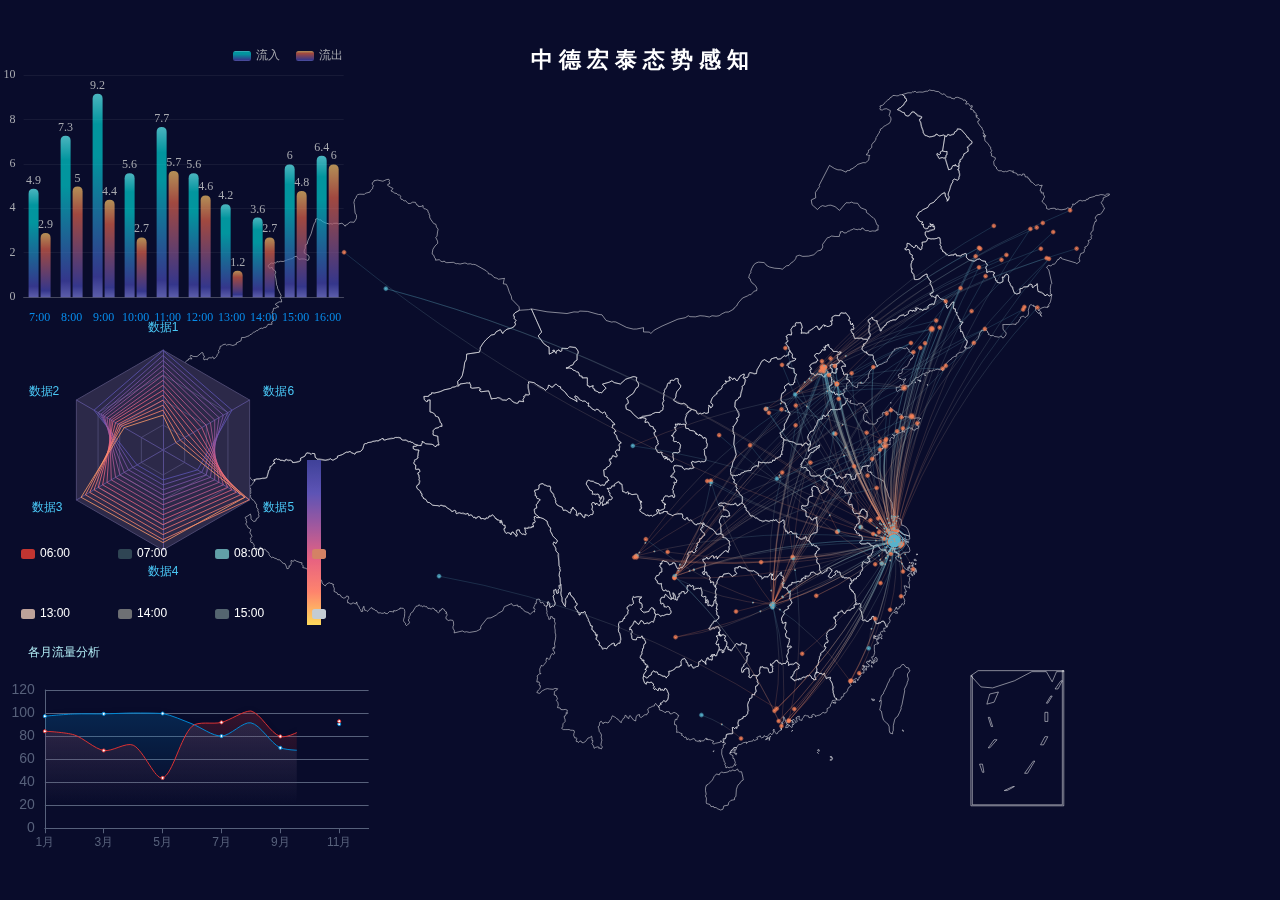
==== index3.html @ c69fb741 "态势感知测试dome" ====
<!doctype html>
<html lang="en" style="width: 100%; height: 100%;overflow: hidden;">
<head>
    <meta charset="UTF-8">
    <meta name="viewport"
          content="width=device-width, user-scalable=no, initial-scale=1.0, maximum-scale=1.0, minimum-scale=1.0">
    <meta http-equiv="X-UA-Compatible" content="ie=edge">
    <title>Document</title>
    <style>
        * {
            margin: 0;
            padding: 0;
        }
    </style>
</head>
<body style="width: 100%; height: 100%; background: #090c2b;">
    <!-- 地图构建 -->
    <div id="map" style="width: 100%; height: 100%;position: absolute;top:0;left:0;"></div>
    <!--左上流量上下行图表-->
    <div id="traffic" style="width: 28%; height: 33%;position: absolute;top:5%;left:0;"></div>
    <!--data3图表-->
    <div id="data3" style="width: 25.5%; height: 40%;position: absolute;top:30%;left:0;"></div>
    <!--data4图表-->
    <div id="data4" style="width: 30%; height: 25%;position: absolute;bottom:5%;left:0;"></div>
</body>

<script src="jquery.min.js"></script>
<script src="./css/echarts.min.js"></script>
<script src="./china.js"></script>
<script>
//    !$(function () {
        //  地图
        var map = echarts.init(document.getElementById('map'));
        var allData = {
            "citys": [{
                "name": "延寿",
                "value": [128.331644, 45.451897, 2],
                "symbolSize": 2,
                "itemStyle": {"normal": {"color": "#F58158"}}
            }, {
                "name": "临江",
                "value": [126.918087, 41.811979, 2],
                "symbolSize": 2,
                "itemStyle": {"normal": {"color": "#F58158"}}
            }, {
                "name": "嘉兴",
                "value": [120.755486, 30.746129, 4],
                "symbolSize": 2,
                "itemStyle": {"normal": {"color": "#F58158"}}
            }, {
                "name": "四平",
                "value": [124.350398, 43.16642, 1],
                "symbolSize": 2,
                "itemStyle": {"normal": {"color": "#F58158"}}
            }, {
                "name": "营口",
                "value": [122.235418, 40.667012, 1],
                "symbolSize": 2,
                "itemStyle": {"normal": {"color": "#F58158"}}
            }, {
                "name": "密云",
                "value": [116.801346, 40.35874, 1],
                "symbolSize": 2,
                "itemStyle": {"normal": {"color": "#F58158"}}
            }, {
                "name": "威海",
                "value": [122.12042, 37.513068, 32],
                "symbolSize": 3,
                "itemStyle": {"normal": {"color": "#F58158"}}
            }, {
                "name": "杭州",
                "value": [120.15507, 30.274085, 10],
                "symbolSize": 2,
                "itemStyle": {"normal": {"color": "#F58158"}}
            }, {
                "name": "集安",
                "value": [126.194031, 41.125307, 1],
                "symbolSize": 2,
                "itemStyle": {"normal": {"color": "#F58158"}}
            }, {
                "name": "贵阳",
                "value": [106.630154, 26.647661, 2],
                "symbolSize": 2,
                "itemStyle": {"normal": {"color": "#F58158"}}
            }, {
                "name": "抚顺",
                "value": [123.957208, 41.880872, 3],
                "symbolSize": 2,
                "itemStyle": {"normal": {"color": "#F58158"}}
            }, {
                "name": "海门",
                "value": [121.181615, 31.871173, 2],
                "symbolSize": 2,
                "itemStyle": {"normal": {"color": "#F58158"}}
            }, {
                "name": "珠海",
                "value": [113.576726, 22.270715, 9],
                "symbolSize": 2,
                "itemStyle": {"normal": {"color": "#F58158"}}
            }, {
                "name": "河北",
                "value": [114.475704, 38.584854, -19],
                "symbolSize": 2,
                "itemStyle": {"normal": {"color": "#58B3CC"}}
            }, {
                "name": "深圳",
                "value": [114.057868, 22.543099, 14],
                "symbolSize": 2,
                "itemStyle": {"normal": {"color": "#F58158"}}
            }, {
                "name": "黄浦",
                "value": [121.484443, 31.231763, 1],
                "symbolSize": 2,
                "itemStyle": {"normal": {"color": "#F58158"}}
            }, {
                "name": "蓬莱",
                "value": [120.758848, 37.810661, 1],
                "symbolSize": 2,
                "itemStyle": {"normal": {"color": "#F58158"}}
            }, {
                "name": "吉首",
                "value": [120.980737, 31.385598, -364],
                "symbolSize": 2,
                "itemStyle": {"normal": {"color": "#58B3CC"}}
            }, {
                "name": "甘肃",
                "value": [103.826308, 36.059421, -2],
                "symbolSize": 2,
                "itemStyle": {"normal": {"color": "#58B3CC"}}
            }, {
                "name": "龙井",
                "value": [129.427066, 42.766311, 1],
                "symbolSize": 2,
                "itemStyle": {"normal": {"color": "#F58158"}}
            }, {
                "name": "茂名",
                "value": [110.925456, 21.662999, 1],
                "symbolSize": 2,
                "itemStyle": {"normal": {"color": "#F58158"}}
            }, {
                "name": "丹东",
                "value": [124.354707, 40.0005, 2],
                "symbolSize": 2,
                "itemStyle": {"normal": {"color": "#F58158"}}
            }, {
                "name": "晋中",
                "value": [112.752695, 37.687024, 1],
                "symbolSize": 2,
                "itemStyle": {"normal": {"color": "#F58158"}}
            }, {
                "name": "浙江",
                "value": [120.152792, 30.267447, -2],
                "symbolSize": 2,
                "itemStyle": {"normal": {"color": "#58B3CC"}}
            }, {
                "name": "海城",
                "value": [122.685217, 40.882377, 2],
                "symbolSize": 2,
                "itemStyle": {"normal": {"color": "#F58158"}}
            }, {
                "name": "溆浦",
                "value": [110.594921, 27.908281, 1],
                "symbolSize": 2,
                "itemStyle": {"normal": {"color": "#F58158"}}
            }, {
                "name": "北京",
                "value": [116.407526, 39.90403, -14],
                "symbolSize": 2,
                "itemStyle": {"normal": {"color": "#58B3CC"}}
            }, {
                "name": "铁岭",
                "value": [123.726166, 42.223769, 2],
                "symbolSize": 2,
                "itemStyle": {"normal": {"color": "#F58158"}}
            }, {
                "name": "大同",
                "value": [113.61244, 40.040295, 1],
                "symbolSize": 2,
                "itemStyle": {"normal": {"color": "#F58158"}}
            }, {
                "name": "金坛",
                "value": [119.597897, 31.723247, 1],
                "symbolSize": 2,
                "itemStyle": {"normal": {"color": "#F58158"}}
            }, {
                "name": "齐齐哈尔",
                "value": [120.980737, 31.385598, 1],
                "symbolSize": 2,
                "itemStyle": {"normal": {"color": "#F58158"}}
            }, {
                "name": "咸阳",
                "value": [108.708991, 34.329605, 1],
                "symbolSize": 2,
                "itemStyle": {"normal": {"color": "#F58158"}}
            }, {
                "name": "四川",
                "value": [104.075931, 30.651652, -5],
                "symbolSize": 2,
                "itemStyle": {"normal": {"color": "#58B3CC"}}
            }, {
                "name": "福田",
                "value": [114.055036, 22.52153, 2],
                "symbolSize": 2,
                "itemStyle": {"normal": {"color": "#F58158"}}
            }, {
                "name": "盘锦",
                "value": [122.070714, 41.119997, 3],
                "symbolSize": 2,
                "itemStyle": {"normal": {"color": "#F58158"}}
            }, {
                "name": "中山",
                "value": [113.392782, 22.517646, 4],
                "symbolSize": 2,
                "itemStyle": {"normal": {"color": "#F58158"}}
            }, {
                "name": "福建",
                "value": [119.295144, 26.10078, -1],
                "symbolSize": 2,
                "itemStyle": {"normal": {"color": "#58B3CC"}}
            }, {
                "name": "泰顺",
                "value": [119.717649, 27.556884, 1],
                "symbolSize": 2,
                "itemStyle": {"normal": {"color": "#F58158"}}
            }, {
                "name": "宝山",
                "value": [131.401589, 46.577167, 1],
                "symbolSize": 2,
                "itemStyle": {"normal": {"color": "#F58158"}}
            }, {
                "name": "庆安",
                "value": [127.507825, 46.880102, 1],
                "symbolSize": 2,
                "itemStyle": {"normal": {"color": "#F58158"}}
            }, {
                "name": "海淀",
                "value": [116.298056, 39.959912, 32],
                "symbolSize": 3,
                "itemStyle": {"normal": {"color": "#F58158"}}
            }, {
                "name": "大兴",
                "value": [116.341395, 39.726929, 3],
                "symbolSize": 2,
                "itemStyle": {"normal": {"color": "#F58158"}}
            }, {
                "name": "桦川",
                "value": [130.719081, 47.023001, 1],
                "symbolSize": 2,
                "itemStyle": {"normal": {"color": "#F58158"}}
            }, {
                "name": "惠州",
                "value": [114.416196, 23.111847, 1],
                "symbolSize": 2,
                "itemStyle": {"normal": {"color": "#F58158"}}
            }, {
                "name": "青岛",
                "value": [120.38264, 36.067082, 52],
                "symbolSize": 3,
                "itemStyle": {"normal": {"color": "#F58158"}}
            }, {
                "name": "朝阳",
                "value": [116.443108, 39.92147, 17],
                "symbolSize": 2,
                "itemStyle": {"normal": {"color": "#F58158"}}
            }, {
                "name": "沈阳",
                "value": [123.431475, 41.805698, 41],
                "symbolSize": 3,
                "itemStyle": {"normal": {"color": "#F58158"}}
            }, {
                "name": "菏泽",
                "value": [115.480656, 35.23375, 1],
                "symbolSize": 2,
                "itemStyle": {"normal": {"color": "#F58158"}}
            }, {
                "name": "南通",
                "value": [120.894291, 31.980172, 1],
                "symbolSize": 2,
                "itemStyle": {"normal": {"color": "#F58158"}}
            }, {
                "name": "南充",
                "value": [106.110698, 30.837793, 1],
                "symbolSize": 2,
                "itemStyle": {"normal": {"color": "#F58158"}}
            }, {
                "name": "双城",
                "value": [126.312745, 45.383263, 1],
                "symbolSize": 2,
                "itemStyle": {"normal": {"color": "#F58158"}}
            }, {
                "name": "南京",
                "value": [118.796877, 32.060255, 17],
                "symbolSize": 2,
                "itemStyle": {"normal": {"color": "#F58158"}}
            }, {
                "name": "新疆",
                "value": [87.627704, 43.793026, -2],
                "symbolSize": 2,
                "itemStyle": {"normal": {"color": "#58B3CC"}}
            }, {
                "name": "成都",
                "value": [104.066541, 30.572269, 1],
                "symbolSize": 2,
                "itemStyle": {"normal": {"color": "#F58158"}}
            }, {
                "name": "陕西",
                "value": [108.954239, 34.265472, -2],
                "symbolSize": 2,
                "itemStyle": {"normal": {"color": "#58B3CC"}}
            }, {
                "name": "黄岛",
                "value": [120.04619, 35.872664, 2],
                "symbolSize": 2,
                "itemStyle": {"normal": {"color": "#F58158"}}
            }, {
                "name": "温州",
                "value": [120.699367, 27.994267, 1],
                "symbolSize": 2,
                "itemStyle": {"normal": {"color": "#F58158"}}
            }, {
                "name": "石家庄",
                "value": [114.51486, 38.042307, 4],
                "symbolSize": 2,
                "itemStyle": {"normal": {"color": "#F58158"}}
            }, {
                "name": "邢台",
                "value": [114.504844, 37.070589, 1],
                "symbolSize": 2,
                "itemStyle": {"normal": {"color": "#F58158"}}
            }, {
                "name": "赣州",
                "value": [114.93503, 25.831829, 1],
                "symbolSize": 2,
                "itemStyle": {"normal": {"color": "#F58158"}}
            }, {
                "name": "义乌",
                "value": [120.075058, 29.306841, 3],
                "symbolSize": 2,
                "itemStyle": {"normal": {"color": "#F58158"}}
            }, {
                "name": "南昌",
                "value": [115.858198, 28.682892, 2],
                "symbolSize": 2,
                "itemStyle": {"normal": {"color": "#F58158"}}
            }, {
                "name": "闵行",
                "value": [121.381709, 31.112813, 18],
                "symbolSize": 2,
                "itemStyle": {"normal": {"color": "#F58158"}}
            }, {
                "name": "长宁",
                "value": [121.424624, 31.220367, 7],
                "symbolSize": 2,
                "itemStyle": {"normal": {"color": "#F58158"}}
            }, {
                "name": "道里",
                "value": [126.616957, 45.755777, 1],
                "symbolSize": 2,
                "itemStyle": {"normal": {"color": "#F58158"}}
            }, {
                "name": "乳山",
                "value": [121.539765, 36.919816, 1],
                "symbolSize": 2,
                "itemStyle": {"normal": {"color": "#F58158"}}
            }, {
                "name": "双流",
                "value": [103.923648, 30.574473, 1],
                "symbolSize": 2,
                "itemStyle": {"normal": {"color": "#F58158"}}
            }, {
                "name": "广州",
                "value": [113.264435, 23.129163, 13],
                "symbolSize": 2,
                "itemStyle": {"normal": {"color": "#F58158"}}
            }, {
                "name": "西城",
                "value": [116.365868, 39.912289, 4],
                "symbolSize": 2,
                "itemStyle": {"normal": {"color": "#F58158"}}
            }, {
                "name": "佳木斯",
                "value": [130.318917, 46.799923, 2],
                "symbolSize": 2,
                "itemStyle": {"normal": {"color": "#F58158"}}
            }, {
                "name": "皇姑",
                "value": [123.44197, 41.824796, 1],
                "symbolSize": 2,
                "itemStyle": {"normal": {"color": "#F58158"}}
            }, {
                "name": "榆树",
                "value": [126.533146, 44.840288, 1],
                "symbolSize": 2,
                "itemStyle": {"normal": {"color": "#F58158"}}
            }, {
                "name": "临汾",
                "value": [111.518976, 36.088005, 1],
                "symbolSize": 2,
                "itemStyle": {"normal": {"color": "#F58158"}}
            }, {
                "name": "上海",
                "value": [121.473701, 31.230416, 44],
                "symbolSize": 3,
                "itemStyle": {"normal": {"color": "#F58158"}}
            }, {
                "name": "重庆",
                "value": [106.568088, 29.643221, -23],
                "symbolSize": 2,
                "itemStyle": {"normal": {"color": "#58B3CC"}}
            }, {
                "name": "尚志",
                "value": [128.009895, 45.209586, 1],
                "symbolSize": 2,
                "itemStyle": {"normal": {"color": "#F58158"}}
            }, {
                "name": "湖里",
                "value": [118.146769, 24.512905, 1],
                "symbolSize": 2,
                "itemStyle": {"normal": {"color": "#F58158"}}
            }, {
                "name": "台州",
                "value": [121.420757, 28.656386, 1],
                "symbolSize": 2,
                "itemStyle": {"normal": {"color": "#F58158"}}
            }, {
                "name": "潍坊",
                "value": [119.161756, 36.706774, 1],
                "symbolSize": 2,
                "itemStyle": {"normal": {"color": "#F58158"}}
            }, {
                "name": "苏州",
                "value": [120.585316, 31.298886, 14],
                "symbolSize": 2,
                "itemStyle": {"normal": {"color": "#F58158"}}
            }, {
                "name": "房山",
                "value": [116.143267, 39.749144, 1],
                "symbolSize": 2,
                "itemStyle": {"normal": {"color": "#F58158"}}
            }, {
                "name": "即墨",
                "value": [120.447128, 36.389639, 15],
                "symbolSize": 2,
                "itemStyle": {"normal": {"color": "#F58158"}}
            }, {
                "name": "舒兰",
                "value": [126.965607, 44.406106, 1],
                "symbolSize": 2,
                "itemStyle": {"normal": {"color": "#F58158"}}
            }, {
                "name": "延吉",
                "value": [129.508946, 42.891255, 3],
                "symbolSize": 2,
                "itemStyle": {"normal": {"color": "#F58158"}}
            }, {
                "name": "三河",
                "value": [117.078295, 39.982718, 4],
                "symbolSize": 2,
                "itemStyle": {"normal": {"color": "#F58158"}}
            }, {
                "name": "大连",
                "value": [121.614682, 38.914003, 40],
                "symbolSize": 3,
                "itemStyle": {"normal": {"color": "#F58158"}}
            }, {
                "name": "辉南",
                "value": [126.046912, 42.684993, 1],
                "symbolSize": 2,
                "itemStyle": {"normal": {"color": "#F58158"}}
            }, {
                "name": "无锡",
                "value": [120.31191, 31.49117, 14],
                "symbolSize": 2,
                "itemStyle": {"normal": {"color": "#F58158"}}
            }, {
                "name": "常州",
                "value": [119.973987, 31.810689, 4],
                "symbolSize": 2,
                "itemStyle": {"normal": {"color": "#F58158"}}
            }, {
                "name": "广西",
                "value": [108.327546, 22.815478, -1],
                "symbolSize": 2,
                "itemStyle": {"normal": {"color": "#58B3CC"}}
            }, {
                "name": "泉州",
                "value": [118.675676, 24.874132, 1],
                "symbolSize": 2,
                "itemStyle": {"normal": {"color": "#F58158"}}
            }, {
                "name": "昌平",
                "value": [116.231204, 40.22066, 4],
                "symbolSize": 2,
                "itemStyle": {"normal": {"color": "#F58158"}}
            }, {
                "name": "海阳",
                "value": [121.158434, 36.776378, 1],
                "symbolSize": 2,
                "itemStyle": {"normal": {"color": "#F58158"}}
            }, {
                "name": "郑州",
                "value": [113.625368, 34.7466, 1],
                "symbolSize": 2,
                "itemStyle": {"normal": {"color": "#F58158"}}
            }, {
                "name": "东城",
                "value": [116.416357, 39.928353, 10],
                "symbolSize": 2,
                "itemStyle": {"normal": {"color": "#F58158"}}
            }, {
                "name": "黄骅",
                "value": [117.330048, 38.371383, 1],
                "symbolSize": 2,
                "itemStyle": {"normal": {"color": "#F58158"}}
            }, {
                "name": "武侯",
                "value": [104.04339, 30.641982, 1],
                "symbolSize": 2,
                "itemStyle": {"normal": {"color": "#F58158"}}
            }, {
                "name": "鸡东",
                "value": [131.12408, 45.260412, 2],
                "symbolSize": 2,
                "itemStyle": {"normal": {"color": "#F58158"}}
            }, {
                "name": "龙口",
                "value": [120.477813, 37.646108, 1],
                "symbolSize": 2,
                "itemStyle": {"normal": {"color": "#F58158"}}
            }, {
                "name": "汤原",
                "value": [129.905072, 46.730706, 1],
                "symbolSize": 2,
                "itemStyle": {"normal": {"color": "#F58158"}}
            }, {
                "name": "湖北",
                "value": [114.341862, 30.546498, -4],
                "symbolSize": 2,
                "itemStyle": {"normal": {"color": "#58B3CC"}}
            }, {
                "name": "克拉玛依",
                "value": [84.889207, 45.579889, 1],
                "symbolSize": 2,
                "itemStyle": {"normal": {"color": "#F58158"}}
            }, {
                "name": "厦门",
                "value": [118.089425, 24.479834, 3],
                "symbolSize": 2,
                "itemStyle": {"normal": {"color": "#F58158"}}
            }, {
                "name": "哈尔滨",
                "value": [126.534967, 45.803775, 8],
                "symbolSize": 2,
                "itemStyle": {"normal": {"color": "#F58158"}}
            }, {
                "name": "秦皇岛",
                "value": [119.600493, 39.935385, 7],
                "symbolSize": 2,
                "itemStyle": {"normal": {"color": "#F58158"}}
            }, {
                "name": "江苏",
                "value": [118.763232, 32.061707, -1],
                "symbolSize": 2,
                "itemStyle": {"normal": {"color": "#58B3CC"}}
            }, {
                "name": "常熟",
                "value": [120.752481, 31.654376, 4],
                "symbolSize": 2,
                "itemStyle": {"normal": {"color": "#F58158"}}
            }, {
                "name": "烟台",
                "value": [121.447935, 37.463822, 24],
                "symbolSize": 2,
                "itemStyle": {"normal": {"color": "#F58158"}}
            }, {
                "name": "和平",
                "value": [117.21451, 39.116949, 4],
                "symbolSize": 2,
                "itemStyle": {"normal": {"color": "#F58158"}}
            }, {
                "name": "环翠",
                "value": [122.123444, 37.501991, 1],
                "symbolSize": 2,
                "itemStyle": {"normal": {"color": "#F58158"}}
            }, {
                "name": "宣武门外东大街",
                "value": [116.378888, 39.899332, 3],
                "symbolSize": 2,
                "itemStyle": {"normal": {"color": "#F58158"}}
            }, {
                "name": "张家港",
                "value": [120.553284, 31.870367, 4],
                "symbolSize": 2,
                "itemStyle": {"normal": {"color": "#F58158"}}
            }, {
                "name": "临安",
                "value": [119.724733, 30.233873, 1],
                "symbolSize": 2,
                "itemStyle": {"normal": {"color": "#F58158"}}
            }, {
                "name": "延安",
                "value": [109.489727, 36.585455, 1],
                "symbolSize": 2,
                "itemStyle": {"normal": {"color": "#F58158"}}
            }, {
                "name": "天津",
                "value": [117.200983, 39.084158, 28],
                "symbolSize": 2,
                "itemStyle": {"normal": {"color": "#F58158"}}
            }, {
                "name": "城阳",
                "value": [120.39631, 36.307064, 15],
                "symbolSize": 2,
                "itemStyle": {"normal": {"color": "#F58158"}}
            }, {
                "name": "石景山",
                "value": [116.222982, 39.906611, 3],
                "symbolSize": 2,
                "itemStyle": {"normal": {"color": "#F58158"}}
            }, {
                "name": "长沙",
                "value": [112.938814, 28.228209, 5],
                "symbolSize": 2,
                "itemStyle": {"normal": {"color": "#F58158"}}
            }, {
                "name": "安徽",
                "value": [117.284923, 31.861184, -1],
                "symbolSize": 2,
                "itemStyle": {"normal": {"color": "#58B3CC"}}
            }, {
                "name": "昆山",
                "value": [120.980737, 31.385598, 4],
                "symbolSize": 13,
                "itemStyle": {"normal": {"color": "#58B3CC"}}
            }, {
                "name": "徐汇",
                "value": [121.436525, 31.188523, 2],
                "symbolSize": 2,
                "itemStyle": {"normal": {"color": "#F58158"}}
            }, {
                "name": "东港",
                "value": [124.152705, 39.863008, 1],
                "symbolSize": 2,
                "itemStyle": {"normal": {"color": "#F58158"}}
            }, {
                "name": "廊坊",
                "value": [116.683752, 39.538047, 4],
                "symbolSize": 2,
                "itemStyle": {"normal": {"color": "#F58158"}}
            }, {
                "name": "鞍山",
                "value": [122.994329, 41.108647, 1],
                "symbolSize": 2,
                "itemStyle": {"normal": {"color": "#F58158"}}
            }, {
                "name": "海陵",
                "value": [119.919425, 32.491016, 1],
                "symbolSize": 2,
                "itemStyle": {"normal": {"color": "#F58158"}}
            }, {
                "name": "吉首",
                "value": [120.980737, 31.385598, -198],
                "symbolSize": 2,
                "itemStyle": {"normal": {"color": "#58B3CC"}}
            }, {
                "name": "西藏",
                "value": [91.117212, 29.646923, -1],
                "symbolSize": 2,
                "itemStyle": {"normal": {"color": "#58B3CC"}}
            }, {
                "name": "河南",
                "value": [113.274379, 34.445122, 0],
                "symbolSize": 2,
                "itemStyle": {"normal": {"color": "#58B3CC"}}
            }, {
                "name": "湖南",
                "value": [112.98381, 28.112444, -1],
                "symbolSize": 2,
                "itemStyle": {"normal": {"color": "#58B3CC"}}
            }, {
                "name": "佛山",
                "value": [113.121416, 23.021548, 2],
                "symbolSize": 2,
                "itemStyle": {"normal": {"color": "#F58158"}}
            }, {
                "name": "珲春",
                "value": [130.366036, 42.862821, 1],
                "symbolSize": 2,
                "itemStyle": {"normal": {"color": "#F58158"}}
            }, {
                "name": "扬州",
                "value": [119.412966, 32.39421, 5],
                "symbolSize": 2,
                "itemStyle": {"normal": {"color": "#F58158"}}
            }, {
                "name": "日照",
                "value": [119.526888, 35.416377, 2],
                "symbolSize": 2,
                "itemStyle": {"normal": {"color": "#F58158"}}
            }, {
                "name": "唐山",
                "value": [118.180194, 39.630867, 1],
                "symbolSize": 2,
                "itemStyle": {"normal": {"color": "#F58158"}}
            }, {
                "name": "同江",
                "value": [132.510919, 47.642707, 1],
                "symbolSize": 2,
                "itemStyle": {"normal": {"color": "#F58158"}}
            }, {
                "name": "荣成",
                "value": [122.486658, 37.16516, 4],
                "symbolSize": 2,
                "itemStyle": {"normal": {"color": "#F58158"}}
            }, {
                "name": "虎林",
                "value": [132.93721, 45.762686, 1],
                "symbolSize": 2,
                "itemStyle": {"normal": {"color": "#F58158"}}
            }, {
                "name": "武汉",
                "value": [114.305393, 30.593099, 2],
                "symbolSize": 2,
                "itemStyle": {"normal": {"color": "#F58158"}}
            }, {
                "name": "合肥",
                "value": [117.227239, 31.820587, 1],
                "symbolSize": 2,
                "itemStyle": {"normal": {"color": "#F58158"}}
            }, {
                "name": "荆州",
                "value": [112.239741, 30.335165, 1],
                "symbolSize": 2,
                "itemStyle": {"normal": {"color": "#F58158"}}
            }, {
                "name": "丰台",
                "value": [116.287149, 39.858427, 3],
                "symbolSize": 2,
                "itemStyle": {"normal": {"color": "#F58158"}}
            }, {
                "name": "山东",
                "value": [117.020359, 36.66853, -6],
                "symbolSize": 2,
                "itemStyle": {"normal": {"color": "#58B3CC"}}
            }, {
                "name": "舟山",
                "value": [122.207216, 29.985295, 1],
                "symbolSize": 2,
                "itemStyle": {"normal": {"color": "#F58158"}}
            }, {
                "name": "连云港",
                "value": [119.221611, 34.596653, 1],
                "symbolSize": 2,
                "itemStyle": {"normal": {"color": "#F58158"}}
            }, {
                "name": "西安",
                "value": [108.940175, 34.341568, 3],
                "symbolSize": 2,
                "itemStyle": {"normal": {"color": "#F58158"}}
            }, {
                "name": "济南",
                "value": [117.12, 36.651216, 4],
                "symbolSize": 2,
                "itemStyle": {"normal": {"color": "#F58158"}}
            }, {
                "name": "绵阳",
                "value": [104.679114, 31.46745, 1],
                "symbolSize": 2,
                "itemStyle": {"normal": {"color": "#F58158"}}
            }, {
                "name": "长沙",
                "value": [113.000194, 28.242883, -58],
                "symbolSize": 3,
                "itemStyle": {"normal": {"color": "#58B3CC"}}
            }, {
                "name": "山西",
                "value": [112.562398, 37.873532, -3],
                "symbolSize": 2,
                "itemStyle": {"normal": {"color": "#58B3CC"}}
            }, {
                "name": "呼和浩特",
                "value": [106.562914, 29.569238, 2],
                "symbolSize": 2,
                "itemStyle": {"normal": {"color": "#F58158"}}
            }, {
                "name": "河西",
                "value": [117.223372, 39.109563, 1],
                "symbolSize": 2,
                "itemStyle": {"normal": {"color": "#F58158"}}
            }, {
                "name": "兴和",
                "value": [113.834173, 40.872301, 1],
                "symbolSize": 2,
                "itemStyle": {"normal": {"color": "#F58158"}}
            }, {
                "name": "重庆",
                "value": [106.551557, 29.56301, 2],
                "symbolSize": 2,
                "itemStyle": {"normal": {"color": "#F58158"}}
            }, {
                "name": "胶州",
                "value": [120.033382, 36.26468, 5],
                "symbolSize": 2,
                "itemStyle": {"normal": {"color": "#F58158"}}
            }, {
                "name": "宁波",
                "value": [121.550357, 29.874557, 10],
                "symbolSize": 2,
                "itemStyle": {"normal": {"color": "#F58158"}}
            }, {
                "name": "滨海",
                "value": [119.820831, 33.990334, 1],
                "symbolSize": 2,
                "itemStyle": {"normal": {"color": "#F58158"}}
            }, {
                "name": "太原",
                "value": [112.548879, 37.87059, 2],
                "symbolSize": 2,
                "itemStyle": {"normal": {"color": "#F58158"}}
            }, {
                "name": "鸡西",
                "value": [130.969333, 45.295075, 1],
                "symbolSize": 2,
                "itemStyle": {"normal": {"color": "#F58158"}}
            }, {
                "name": "兰山",
                "value": [118.347707, 35.051729, 1],
                "symbolSize": 2,
                "itemStyle": {"normal": {"color": "#F58158"}}
            }, {
                "name": "阳泉",
                "value": [113.580519, 37.856972, 1],
                "symbolSize": 2,
                "itemStyle": {"normal": {"color": "#F58158"}}
            }, {
                "name": "勃利",
                "value": [130.592171, 45.755063, 1],
                "symbolSize": 2,
                "itemStyle": {"normal": {"color": "#F58158"}}
            }, {
                "name": "长春",
                "value": [125.323544, 43.817072, 8],
                "symbolSize": 2,
                "itemStyle": {"normal": {"color": "#F58158"}}
            }],
            "moveLines": [{
                "fromName": "昆山",
                "toName": "珠海",
                "coords": [[120.980737, 31.385598], [113.576726, 22.270715]]
            }, {
                "fromName": "昆山",
                "toName": "舒兰",
                "coords": [[120.980737, 31.385598], [126.965607, 44.406106]]
            }, {
                "fromName": "昆山",
                "toName": "大连",
                "coords": [[120.980737, 31.385598], [121.614682, 38.914003]]
            }, {
                "fromName": "长沙",
                "toName": "集安",
                "coords": [[113.000194, 28.242883], [126.194031, 41.125307]]
            }, {
                "fromName": "昆山",
                "toName": "抚顺",
                "coords": [[120.980737, 31.385598], [123.957208, 41.880872]]
            }, {
                "fromName": "山东",
                "toName": "南京",
                "coords": [[117.020359, 36.66853], [118.796877, 32.060255]]
            }, {
                "fromName": "北京",
                "toName": "沈阳",
                "coords": [[116.407526, 39.90403], [123.431475, 41.805698]]
            }, {
                "fromName": "昆山",
                "toName": "环翠",
                "coords": [[120.980737, 31.385598], [122.123444, 37.501991]]
            }, {
                "fromName": "天津",
                "toName": "大连",
                "coords": [[117.200983, 39.084158], [121.614682, 38.914003]]
            }, {
                "fromName": "昆山",
                "toName": "兴和",
                "coords": [[120.980737, 31.385598], [113.834173, 40.872301]]
            }, {
                "fromName": "河北",
                "toName": "勃利",
                "coords": [[114.475704, 38.584854], [130.592171, 45.755063]]
            }, {
                "fromName": "昆山",
                "toName": "大连",
                "coords": [[120.980737, 31.385598], [121.614682, 38.914003]]
            }, {
                "fromName": "昆山",
                "toName": "沈阳",
                "coords": [[120.980737, 31.385598], [123.431475, 41.805698]]
            }, {
                "fromName": "昆山",
                "toName": "闵行",
                "coords": [[120.980737, 31.385598], [121.381709, 31.112813]]
            }, {
                "fromName": "天津",
                "toName": "朝阳",
                "coords": [[117.200983, 39.084158], [116.443108, 39.92147]]
            }, {
                "fromName": "昆山",
                "toName": "黄岛",
                "coords": [[120.980737, 31.385598], [120.04619, 35.872664]]
            }, {
                "fromName": "内蒙古",
                "toName": "上海",
                "coords": [[106.568088, 29.643221], [121.473701, 31.230416]]
            }, {
                "fromName": "内蒙古",
                "toName": "南京",
                "coords": [[106.568088, 29.643221], [120.980737, 31.385598]]
            }, {
                "fromName": "长沙",
                "toName": "杭州",
                "coords": [[113.000194, 28.242883], [120.980737, 31.385598]]
            }, {
                "fromName": "昆山",
                "toName": "海城",
                "coords": [[120.980737, 31.385598], [122.685217, 40.882377]]
            }, {
                "fromName": "昆山",
                "toName": "西城",
                "coords": [[120.980737, 31.385598], [120.980737, 31.385598]]
            }, {
                "fromName": "四川",
                "toName": "上海",
                "coords": [[104.075931, 30.651652], [120.980737, 31.385598]]
            }, {
                "fromName": "昆山",
                "toName": "西城",
                "coords": [[120.980737, 31.385598], [116.365868, 39.912289]]
            }, {
                "fromName": "昆山",
                "toName": "丹东",
                "coords": [[120.980737, 31.385598], [124.354707, 40.0005]]
            }, {
                "fromName": "昆山",
                "toName": "宁波",
                "coords": [[120.980737, 31.385598], [121.550357, 29.874557]]
            }, {
                "fromName": "长沙",
                "toName": "海淀",
                "coords": [[113.000194, 28.242883], [120.980737, 31.385598]]
            }, {
                "fromName": "长沙",
                "toName": "青岛",
                "coords": [[113.000194, 28.242883], [120.980737, 31.385598]]
            }, {
                "fromName": "昆山",
                "toName": "苏州",
                "coords": [[120.980737, 31.385598], [120.585316, 31.298886]]
            }, {
                "fromName": "昆山",
                "toName": "抚顺",
                "coords": [[120.980737, 31.385598], [123.957208, 41.880872]]
            }, {
                "fromName": "昆山",
                "toName": "临安",
                "coords": [[120.980737, 31.385598], [119.724733, 30.233873]]
            }, {
                "fromName": "长沙",
                "toName": "烟台",
                "coords": [[113.000194, 28.242883], [120.980737, 31.385598]]
            }, {
                "fromName": "昆山",
                "toName": "海淀",
                "coords": [[120.980737, 31.385598], [116.298056, 39.959912]]
            }, {
                "fromName": "昆山",
                "toName": "南昌",
                "coords": [[120.980737, 31.385598], [115.858198, 28.682892]]
            }, {
                "fromName": "内蒙古",
                "toName": "沈阳",
                "coords": [[106.568088, 29.643221], [120.980737, 31.385598]]
            }, {
                "fromName": "山西",
                "toName": "城阳",
                "coords": [[112.562398, 37.873532], [120.39631, 36.307064]]
            }, {
                "fromName": "昆山",
                "toName": "广州",
                "coords": [[120.980737, 31.385598], [113.264435, 23.129163]]
            }, {
                "fromName": "上海",
                "toName": "沈阳",
                "coords": [[121.473701, 31.230416], [120.980737, 31.385598]]
            }, {
                "fromName": "四川",
                "toName": "阳泉",
                "coords": [[104.075931, 30.651652], [113.580519, 37.856972]]
            }, {
                "fromName": "河北",
                "toName": "桦川",
                "coords": [[114.475704, 38.584854], [120.980737, 31.385598]]
            }, {
                "fromName": "内蒙古",
                "toName": "海淀",
                "coords": [[106.568088, 29.643221], [116.298056, 39.959912]]
            }, {
                "fromName": "安徽",
                "toName": "河北",
                "coords": [[117.284923, 31.861184], [114.475704, 38.584854]]
            }, {
                "fromName": "长沙",
                "toName": "呼和浩特",
                "coords": [[113.000194, 28.242883], [106.562914, 29.569238]]
            }, {
                "fromName": "广西",
                "toName": "茂名",
                "coords": [[108.327546, 22.815478], [110.925456, 21.662999]]
            }, {
                "fromName": "昆山",
                "toName": "东城",
                "coords": [[120.980737, 31.385598], [116.416357, 39.928353]]
            }, {
                "fromName": "内蒙古",
                "toName": "盘锦",
                "coords": [[106.568088, 29.643221], [122.070714, 41.119997]]
            }, {
                "fromName": "山东",
                "toName": "哈尔滨",
                "coords": [[117.020359, 36.66853], [120.980737, 31.385598]]
            }, {
                "fromName": "昆山",
                "toName": "沈阳",
                "coords": [[120.980737, 31.385598], [123.431475, 41.805698]]
            }, {
                "fromName": "昆山",
                "toName": "丰台",
                "coords": [[120.980737, 31.385598], [116.287149, 39.858427]]
            }, {
                "fromName": "四川",
                "toName": "盘锦",
                "coords": [[104.075931, 30.651652], [122.070714, 41.119997]]
            }, {
                "fromName": "昆山",
                "toName": "皇姑",
                "coords": [[120.980737, 31.385598], [123.44197, 41.824796]]
            }, {
                "fromName": "河北",
                "toName": "虎林",
                "coords": [[114.475704, 38.584854], [132.93721, 45.762686]]
            }, {
                "fromName": "长沙",
                "toName": "宝山",
                "coords": [[113.000194, 28.242883], [131.401589, 46.577167]]
            }, {
                "fromName": "昆山",
                "toName": "昆山",
                "coords": [[120.980737, 31.385598], [120.980737, 31.385598]]
            }, {
                "fromName": "昆山",
                "toName": "青岛",
                "coords": [[120.980737, 31.385598], [120.38264, 36.067082]]
            }, {
                "fromName": "昆山",
                "toName": "烟台",
                "coords": [[120.980737, 31.385598], [121.447935, 37.463822]]
            }, {
                "fromName": "山东",
                "toName": "临江",
                "coords": [[117.020359, 36.66853], [126.918087, 41.811979]]
            }, {
                "fromName": "昆山",
                "toName": "黄岛",
                "coords": [[120.980737, 31.385598], [120.04619, 35.872664]]
            }, {
                "fromName": "昆山",
                "toName": "石家庄",
                "coords": [[120.980737, 31.385598], [114.51486, 38.042307]]
            }, {
                "fromName": "昆山",
                "toName": "汤原",
                "coords": [[120.980737, 31.385598], [129.905072, 46.730706]]
            }, {
                "fromName": "昆山",
                "toName": "临江",
                "coords": [[120.980737, 31.385598], [126.918087, 41.811979]]
            }, {
                "fromName": "昆山",
                "toName": "济南",
                "coords": [[120.980737, 31.385598], [117.12, 36.651216]]
            }, {
                "fromName": "昆山",
                "toName": "太原",
                "coords": [[120.980737, 31.385598], [112.548879, 37.87059]]
            }, {
                "fromName": "昆山",
                "toName": "威海",
                "coords": [[120.980737, 31.385598], [122.12042, 37.513068]]
            }, {
                "fromName": "湖北",
                "toName": "深圳",
                "coords": [[114.341862, 30.546498], [114.057868, 22.543099]]
            }, {
                "fromName": "内蒙古",
                "toName": "荣成",
                "coords": [[106.568088, 29.643221], [122.486658, 37.16516]]
            }, {
                "fromName": "长沙",
                "toName": "郑州",
                "coords": [[113.000194, 28.242883], [113.625368, 34.7466]]
            }, {
                "fromName": "昆山",
                "toName": "朝阳",
                "coords": [[120.980737, 31.385598], [116.443108, 39.92147]]
            }, {
                "fromName": "昆山",
                "toName": "昆山",
                "coords": [[120.980737, 31.385598], [120.980737, 31.385598]]
            }, {
                "fromName": "昆山",
                "toName": "双城",
                "coords": [[120.980737, 31.385598], [126.312745, 45.383263]]
            }, {
                "fromName": "昆山",
                "toName": "克拉玛依",
                "coords": [[120.980737, 31.385598], [84.889207, 45.579889]]
            }, {
                "fromName": "长沙",
                "toName": "上海",
                "coords": [[113.000194, 28.242883], [121.473701, 31.230416]]
            }, {
                "fromName": "昆山",
                "toName": "海阳",
                "coords": [[120.980737, 31.385598], [121.158434, 36.776378]]
            }, {
                "fromName": "昆山",
                "toName": "宣武门外东大街",
                "coords": [[120.980737, 31.385598], [116.378888, 39.899332]]
            }, {
                "fromName": "山东",
                "toName": "海淀",
                "coords": [[117.020359, 36.66853], [116.298056, 39.959912]]
            }, {
                "fromName": "内蒙古",
                "toName": "威海",
                "coords": [[106.568088, 29.643221], [122.12042, 37.513068]]
            }, {
                "fromName": "昆山",
                "toName": "晋中",
                "coords": [[120.980737, 31.385598], [112.752695, 37.687024]]
            }, {
                "fromName": "西藏",
                "toName": "广州",
                "coords": [[91.117212, 29.646923], [113.264435, 23.129163]]
            }, {
                "fromName": "长沙",
                "toName": "无锡",
                "coords": [[113.000194, 28.242883], [120.31191, 31.49117]]
            }, {
                "fromName": "昆山",
                "toName": "城阳",
                "coords": [[120.980737, 31.385598], [120.39631, 36.307064]]
            }, {
                "fromName": "河北",
                "toName": "丰台",
                "coords": [[114.475704, 38.584854], [116.287149, 39.858427]]
            }, {
                "fromName": "昆山",
                "toName": "扬州",
                "coords": [[120.980737, 31.385598], [119.412966, 32.39421]]
            }, {
                "fromName": "长沙",
                "toName": "天津",
                "coords": [[113.000194, 28.242883], [117.200983, 39.084158]]
            }, {
                "fromName": "昆山",
                "toName": "扬州",
                "coords": [[120.980737, 31.385598], [119.412966, 32.39421]]
            }, {
                "fromName": "昆山",
                "toName": "嘉兴",
                "coords": [[120.980737, 31.385598], [120.755486, 30.746129]]
            }, {
                "fromName": "河北",
                "toName": "延寿",
                "coords": [[114.475704, 38.584854], [128.331644, 45.451897]]
            }, {
                "fromName": "昆山",
                "toName": "义乌",
                "coords": [[120.980737, 31.385598], [120.075058, 29.306841]]
            }, {
                "fromName": "昆山",
                "toName": "张家港",
                "coords": [[120.980737, 31.385598], [120.553284, 31.870367]]
            }, {
                "fromName": "长沙",
                "toName": "贵阳",
                "coords": [[113.000194, 28.242883], [106.630154, 26.647661]]
            }, {
                "fromName": "昆山",
                "toName": "长沙",
                "coords": [[120.980737, 31.385598], [113.000194, 28.242883]]
            }, {
                "fromName": "河南",
                "toName": "营口",
                "coords": [[113.274379, 34.445122], [122.235418, 40.667012]]
            }, {
                "fromName": "昆山",
                "toName": "合肥",
                "coords": [[120.980737, 31.385598], [117.227239, 31.820587]]
            }, {
                "fromName": "昆山",
                "toName": "苏州",
                "coords": [[120.980737, 31.385598], [120.585316, 31.298886]]
            }, {
                "fromName": "昆山",
                "toName": "榆树",
                "coords": [[120.980737, 31.385598], [126.533146, 44.840288]]
            }, {
                "fromName": "昆山",
                "toName": "常熟",
                "coords": [[120.980737, 31.385598], [120.752481, 31.654376]]
            }, {
                "fromName": "昆山",
                "toName": "乳山",
                "coords": [[120.980737, 31.385598], [121.539765, 36.919816]]
            }, {
                "fromName": "四川",
                "toName": "青岛",
                "coords": [[104.075931, 30.651652], [120.38264, 36.067082]]
            }, {
                "fromName": "昆山",
                "toName": "深圳",
                "coords": [[120.980737, 31.385598], [114.057868, 22.543099]]
            }, {
                "fromName": "天津",
                "toName": "东城",
                "coords": [[117.200983, 39.084158], [116.416357, 39.928353]]
            }, {
                "fromName": "昆山",
                "toName": "上海",
                "coords": [[120.980737, 31.385598], [121.473701, 31.230416]]
            }, {
                "fromName": "天津",
                "toName": "宁波",
                "coords": [[117.200983, 39.084158], [121.550357, 29.874557]]
            }, {
                "fromName": "昆山",
                "toName": "海门",
                "coords": [[120.980737, 31.385598], [121.181615, 31.871173]]
            }, {
                "fromName": "山西",
                "toName": "沈阳",
                "coords": [[112.562398, 37.873532], [123.431475, 41.805698]]
            }, {
                "fromName": "昆山",
                "toName": "成都",
                "coords": [[120.980737, 31.385598], [104.066541, 30.572269]]
            }, {
                "fromName": "昆山",
                "toName": "南昌",
                "coords": [[120.980737, 31.385598], [115.858198, 28.682892]]
            }, {
                "fromName": "昆山",
                "toName": "常州",
                "coords": [[120.980737, 31.385598], [120.980737, 31.385598]]
            }, {
                "fromName": "内蒙古",
                "toName": "兰山",
                "coords": [[106.568088, 29.643221], [118.347707, 35.051729]]
            }, {
                "fromName": "昆山",
                "toName": "河南",
                "coords": [[120.980737, 31.385598], [113.274379, 34.445122]]
            }, {
                "fromName": "昆山",
                "toName": "福田",
                "coords": [[120.980737, 31.385598], [114.055036, 22.52153]]
            }, {
                "fromName": "昆山",
                "toName": "常州",
                "coords": [[120.980737, 31.385598], [119.973987, 31.810689]]
            }, {
                "fromName": "昆山",
                "toName": "双流",
                "coords": [[120.980737, 31.385598], [103.923648, 30.574473]]
            }, {
                "fromName": "昆山",
                "toName": "潍坊",
                "coords": [[120.980737, 31.385598], [119.161756, 36.706774]]
            }, {
                "fromName": "昆山",
                "toName": "延安",
                "coords": [[120.980737, 31.385598], [109.489727, 36.585455]]
            }, {
                "fromName": "长沙",
                "toName": "长春",
                "coords": [[113.000194, 28.242883], [125.323544, 43.817072]]
            }, {
                "fromName": "昆山",
                "toName": "南京",
                "coords": [[120.980737, 31.385598], [118.796877, 32.060255]]
            }, {
                "fromName": "长沙",
                "toName": "和平",
                "coords": [[113.000194, 28.242883], [117.21451, 39.116949]]
            }, {
                "fromName": "北京",
                "toName": "哈尔滨",
                "coords": [[116.407526, 39.90403], [126.534967, 45.803775]]
            }, {
                "fromName": "昆山",
                "toName": "武汉",
                "coords": [[120.980737, 31.385598], [114.305393, 30.593099]]
            }, {
                "fromName": "昆山",
                "toName": "海陵",
                "coords": [[120.980737, 31.385598], [119.919425, 32.491016]]
            }, {
                "fromName": "昆山",
                "toName": "日照",
                "coords": [[120.980737, 31.385598], [119.526888, 35.416377]]
            }, {
                "fromName": "昆山",
                "toName": "台州",
                "coords": [[120.980737, 31.385598], [121.420757, 28.656386]]
            }, {
                "fromName": "长沙",
                "toName": "厦门",
                "coords": [[113.000194, 28.242883], [118.089425, 24.479834]]
            }, {
                "fromName": "昆山",
                "toName": "贵阳",
                "coords": [[120.980737, 31.385598], [106.630154, 26.647661]]
            }, {
                "fromName": "昆山",
                "toName": "鞍山",
                "coords": [[120.980737, 31.385598], [122.994329, 41.108647]]
            }, {
                "fromName": "长沙",
                "toName": "荣成",
                "coords": [[113.000194, 28.242883], [122.486658, 37.16516]]
            }, {
                "fromName": "昆山",
                "toName": "天津",
                "coords": [[120.980737, 31.385598], [117.200983, 39.084158]]
            }, {
                "fromName": "昆山",
                "toName": "河西",
                "coords": [[120.980737, 31.385598], [117.223372, 39.109563]]
            }, {
                "fromName": "昆山",
                "toName": "秦皇岛",
                "coords": [[120.980737, 31.385598], [119.600493, 39.935385]]
            }, {
                "fromName": "昆山",
                "toName": "荆州",
                "coords": [[120.980737, 31.385598], [112.239741, 30.335165]]
            }, {
                "fromName": "昆山",
                "toName": "东城",
                "coords": [[120.980737, 31.385598], [116.416357, 39.928353]]
            }, {
                "fromName": "昆山",
                "toName": "即墨",
                "coords": [[120.980737, 31.385598], [120.447128, 36.389639]]
            }, {
                "fromName": "长沙",
                "toName": "西城",
                "coords": [[113.000194, 28.242883], [116.365868, 39.912289]]
            }, {
                "fromName": "昆山",
                "toName": "大兴",
                "coords": [[120.980737, 31.385598], [116.341395, 39.726929]]
            }, {
                "fromName": "河北",
                "toName": "哈尔滨",
                "coords": [[114.475704, 38.584854], [126.534967, 45.803775]]
            }, {
                "fromName": "昆山",
                "toName": "江苏",
                "coords": [[120.980737, 31.385598], [118.763232, 32.061707]]
            }, {
                "fromName": "昆山",
                "toName": "和平",
                "coords": [[120.980737, 31.385598], [117.21451, 39.116949]]
            }, {
                "fromName": "江苏",
                "toName": "鸡东",
                "coords": [[118.763232, 32.061707], [131.12408, 45.260412]]
            }, {
                "fromName": "长沙",
                "toName": "辉南",
                "coords": [[113.000194, 28.242883], [126.046912, 42.684993]]
            }, {
                "fromName": "昆山",
                "toName": "深圳",
                "coords": [[120.980737, 31.385598], [114.057868, 22.543099]]
            }, {
                "fromName": "福建",
                "toName": "泰顺",
                "coords": [[119.295144, 26.10078], [119.717649, 27.556884]]
            }, {
                "fromName": "上海",
                "toName": "深圳",
                "coords": [[121.473701, 31.230416], [114.057868, 22.543099]]
            }, {
                "fromName": "昆山",
                "toName": "秦皇岛",
                "coords": [[120.980737, 31.385598], [119.600493, 39.935385]]
            }, {
                "fromName": "昆山",
                "toName": "徐汇",
                "coords": [[120.980737, 31.385598], [121.436525, 31.188523]]
            }, {
                "fromName": "昆山",
                "toName": "石景山",
                "coords": [[120.980737, 31.385598], [116.222982, 39.906611]]
            }, {
                "fromName": "长沙",
                "toName": "城阳",
                "coords": [[113.000194, 28.242883], [120.39631, 36.307064]]
            }, {
                "fromName": "昆山",
                "toName": "威海",
                "coords": [[120.980737, 31.385598], [122.12042, 37.513068]]
            }, {
                "fromName": "昆山",
                "toName": "惠州",
                "coords": [[120.980737, 31.385598], [114.416196, 23.111847]]
            }, {
                "fromName": "昆山",
                "toName": "龙口",
                "coords": [[120.980737, 31.385598], [120.477813, 37.646108]]
            }, {
                "fromName": "昆山",
                "toName": "四平",
                "coords": [[120.980737, 31.385598], [124.350398, 43.16642]]
            }, {
                "fromName": "昆山",
                "toName": "南充",
                "coords": [[120.980737, 31.385598], [106.110698, 30.837793]]
            }, {
                "fromName": "河北",
                "toName": "东港",
                "coords": [[114.475704, 38.584854], [124.152705, 39.863008]]
            }, {
                "fromName": "长沙",
                "toName": "西安",
                "coords": [[113.000194, 28.242883], [108.940175, 34.341568]]
            }, {
                "fromName": "内蒙古",
                "toName": "滨海",
                "coords": [[106.568088, 29.643221], [119.820831, 33.990334]]
            }, {
                "fromName": "河南",
                "toName": "青岛",
                "coords": [[113.274379, 34.445122], [120.38264, 36.067082]]
            }, {
                "fromName": "昆山",
                "toName": "昆山",
                "coords": [[120.980737, 31.385598], [120.980737, 31.385598]]
            }, {
                "fromName": "长沙",
                "toName": "长沙",
                "coords": [[113.000194, 28.242883], [112.938814, 28.228209]]
            }, {
                "fromName": "昆山",
                "toName": "哈尔滨",
                "coords": [[120.980737, 31.385598], [126.534967, 45.803775]]
            }, {
                "fromName": "河北",
                "toName": "尚志",
                "coords": [[114.475704, 38.584854], [128.009895, 45.209586]]
            }, {
                "fromName": "长沙",
                "toName": "东城",
                "coords": [[113.000194, 28.242883], [116.416357, 39.928353]]
            }, {
                "fromName": "长沙",
                "toName": "珠海",
                "coords": [[113.000194, 28.242883], [113.576726, 22.270715]]
            }, {
                "fromName": "昆山",
                "toName": "铁岭",
                "coords": [[120.980737, 31.385598], [123.726166, 42.223769]]
            }, {
                "fromName": "昆山",
                "toName": "蓬莱",
                "coords": [[120.980737, 31.385598], [120.758848, 37.810661]]
            }, {
                "fromName": "北京",
                "toName": "天津",
                "coords": [[116.407526, 39.90403], [117.200983, 39.084158]]
            }, {
                "fromName": "内蒙古",
                "toName": "天津",
                "coords": [[106.568088, 29.643221], [117.200983, 39.084158]]
            }, {
                "fromName": "昆山",
                "toName": "宁波",
                "coords": [[120.980737, 31.385598], [121.550357, 29.874557]]
            }, {
                "fromName": "昆山",
                "toName": "上海",
                "coords": [[120.980737, 31.385598], [121.473701, 31.230416]]
            }, {
                "fromName": "长沙",
                "toName": "佛山",
                "coords": [[113.000194, 28.242883], [113.121416, 23.021548]]
            }, {
                "fromName": "昆山",
                "toName": "长宁",
                "coords": [[120.980737, 31.385598], [121.424624, 31.220367]]
            }, {
                "fromName": "昆山",
                "toName": "珲春",
                "coords": [[120.980737, 31.385598], [130.366036, 42.862821]]
            }, {
                "fromName": "山东",
                "toName": "黄浦",
                "coords": [[117.020359, 36.66853], [121.484443, 31.231763]]
            }, {
                "fromName": "长沙",
                "toName": "威海",
                "coords": [[113.000194, 28.242883], [122.12042, 37.513068]]
            }, {
                "fromName": "天津",
                "toName": "长春",
                "coords": [[117.200983, 39.084158], [125.323544, 43.817072]]
            }, {
                "fromName": "新疆",
                "toName": "上海",
                "coords": [[87.627704, 43.793026], [121.473701, 31.230416]]
            }, {
                "fromName": "河北",
                "toName": "鸡西",
                "coords": [[114.475704, 38.584854], [130.969333, 45.295075]]
            }, {
                "fromName": "陕西",
                "toName": "呼和浩特",
                "coords": [[108.954239, 34.265472], [106.562914, 29.569238]]
            }, {
                "fromName": "昆山",
                "toName": "连云港",
                "coords": [[120.980737, 31.385598], [119.221611, 34.596653]]
            }, {
                "fromName": "昆山",
                "toName": "杭州",
                "coords": [[120.980737, 31.385598], [120.15507, 30.274085]]
            }, {
                "fromName": "昆山",
                "toName": "嘉兴",
                "coords": [[120.980737, 31.385598], [120.755486, 30.746129]]
            }, {
                "fromName": "陕西",
                "toName": "盘锦",
                "coords": [[108.954239, 34.265472], [122.070714, 41.119997]]
            }, {
                "fromName": "河北",
                "toName": "同江",
                "coords": [[114.475704, 38.584854], [132.510919, 47.642707]]
            }, {
                "fromName": "昆山",
                "toName": "杭州",
                "coords": [[120.980737, 31.385598], [120.15507, 30.274085]]
            }, {
                "fromName": "昆山",
                "toName": "舟山",
                "coords": [[120.980737, 31.385598], [122.207216, 29.985295]]
            }, {
                "fromName": "河南",
                "toName": "大连",
                "coords": [[113.274379, 34.445122], [121.614682, 38.914003]]
            }, {
                "fromName": "长沙",
                "toName": "绵阳",
                "coords": [[113.000194, 28.242883], [104.679114, 31.46745]]
            }, {
                "fromName": "昆山",
                "toName": "溆浦",
                "coords": [[120.980737, 31.385598], [110.594921, 27.908281]]
            }, {
                "fromName": "昆山",
                "toName": "朝阳",
                "coords": [[120.980737, 31.385598], [116.443108, 39.92147]]
            }, {
                "fromName": "昆山",
                "toName": "无锡",
                "coords": [[120.980737, 31.385598], [120.31191, 31.49117]]
            }, {
                "fromName": "浙江",
                "toName": "沈阳",
                "coords": [[120.152792, 30.267447], [123.431475, 41.805698]]
            }, {
                "fromName": "昆山",
                "toName": "湖里",
                "coords": [[120.980737, 31.385598], [118.146769, 24.512905]]
            }, {
                "fromName": "昆山",
                "toName": "无锡",
                "coords": [[120.980737, 31.385598], [120.31191, 31.49117]]
            }, {
                "fromName": "昆山",
                "toName": "长宁",
                "coords": [[120.980737, 31.385598], [121.424624, 31.220367]]
            }, {
                "fromName": "长沙",
                "toName": "胶州",
                "coords": [[113.000194, 28.242883], [120.033382, 36.26468]]
            }, {
                "fromName": "昆山",
                "toName": "青岛",
                "coords": [[120.980737, 31.385598], [120.38264, 36.067082]]
            }, {
                "fromName": "河北",
                "toName": "海淀",
                "coords": [[114.475704, 38.584854], [116.298056, 39.959912]]
            }, {
                "fromName": "昆山",
                "toName": "厦门",
                "coords": [[120.980737, 31.385598], [118.089425, 24.479834]]
            }, {
                "fromName": "昆山",
                "toName": "中山",
                "coords": [[120.980737, 31.385598], [113.392782, 22.517646]]
            }, {
                "fromName": "河北",
                "toName": "太原",
                "coords": [[114.475704, 38.584854], [112.548879, 37.87059]]
            }, {
                "fromName": "新疆",
                "toName": "昆山",
                "coords": [[87.627704, 43.793026], [120.980737, 31.385598]]
            }, {
                "fromName": "昆山",
                "toName": "武侯",
                "coords": [[120.980737, 31.385598], [104.04339, 30.641982]]
            }, {
                "fromName": "北京",
                "toName": "廊坊",
                "coords": [[116.407526, 39.90403], [116.683752, 39.538047]]
            }, {
                "fromName": "浙江",
                "toName": "临汾",
                "coords": [[120.152792, 30.267447], [111.518976, 36.088005]]
            }, {
                "fromName": "湖北",
                "toName": "天津",
                "coords": [[114.341862, 30.546498], [117.200983, 39.084158]]
            }, {
                "fromName": "昆山",
                "toName": "泉州",
                "coords": [[120.980737, 31.385598], [118.675676, 24.874132]]
            }, {
                "fromName": "昆山",
                "toName": "温州",
                "coords": [[120.980737, 31.385598], [120.699367, 27.994267]]
            }, {
                "fromName": "昆山",
                "toName": "唐山",
                "coords": [[120.980737, 31.385598], [118.180194, 39.630867]]
            }, {
                "fromName": "北京",
                "toName": "铁岭",
                "coords": [[116.407526, 39.90403], [123.726166, 42.223769]]
            }, {
                "fromName": "长沙",
                "toName": "即墨",
                "coords": [[113.000194, 28.242883], [120.447128, 36.389639]]
            }, {
                "fromName": "北京",
                "toName": "上海",
                "coords": [[116.407526, 39.90403], [121.473701, 31.230416]]
            }, {
                "fromName": "昆山",
                "toName": "广州",
                "coords": [[120.980737, 31.385598], [113.264435, 23.129163]]
            }, {
                "fromName": "昆山",
                "toName": "廊坊",
                "coords": [[120.980737, 31.385598], [116.683752, 39.538047]]
            }, {
                "fromName": "昆山",
                "toName": "荣成",
                "coords": [[120.980737, 31.385598], [122.486658, 37.16516]]
            }, {
                "fromName": "昆山",
                "toName": "海城",
                "coords": [[120.980737, 31.385598], [122.685217, 40.882377]]
            }, {
                "fromName": "湖南",
                "toName": "沈阳",
                "coords": [[112.98381, 28.112444], [123.431475, 41.805698]]
            }, {
                "fromName": "北京",
                "toName": "青岛",
                "coords": [[116.407526, 39.90403], [120.38264, 36.067082]]
            }, {
                "fromName": "河北",
                "toName": "大连",
                "coords": [[114.475704, 38.584854], [121.614682, 38.914003]]
            }, {
                "fromName": "内蒙古",
                "toName": "珠海",
                "coords": [[106.568088, 29.643221], [113.576726, 22.270715]]
            }, {
                "fromName": "昆山",
                "toName": "房山",
                "coords": [[120.980737, 31.385598], [116.143267, 39.749144]]
            }, {
                "fromName": "昆山",
                "toName": "金坛",
                "coords": [[120.980737, 31.385598], [119.597897, 31.723247]]
            }, {
                "fromName": "河北",
                "toName": "齐齐哈尔",
                "coords": [[114.475704, 38.584854], [120.980737, 31.385598]]
            }, {
                "fromName": "昆山",
                "toName": "大兴",
                "coords": [[120.980737, 31.385598], [116.341395, 39.726929]]
            }, {
                "fromName": "昆山",
                "toName": "密云",
                "coords": [[120.980737, 31.385598], [116.801346, 40.35874]]
            }, {
                "fromName": "昆山",
                "toName": "和平",
                "coords": [[120.980737, 31.385598], [117.21451, 39.116949]]
            }, {
                "fromName": "内蒙古",
                "toName": "龙井",
                "coords": [[106.568088, 29.643221], [129.427066, 42.766311]]
            }, {
                "fromName": "昆山",
                "toName": "道里",
                "coords": [[120.980737, 31.385598], [126.616957, 45.755777]]
            }, {
                "fromName": "山东",
                "toName": "武汉",
                "coords": [[117.020359, 36.66853], [114.305393, 30.593099]]
            }, {
                "fromName": "甘肃",
                "toName": "常熟",
                "coords": [[103.826308, 36.059421], [120.752481, 31.654376]]
            }, {
                "fromName": "昆山",
                "toName": "烟台",
                "coords": [[120.980737, 31.385598], [121.447935, 37.463822]]
            }, {
                "fromName": "昆山",
                "toName": "海淀",
                "coords": [[120.980737, 31.385598], [116.298056, 39.959912]]
            }, {
                "fromName": "昆山",
                "toName": "长沙",
                "coords": [[120.980737, 31.385598], [112.938814, 28.228209]]
            }, {
                "fromName": "天津",
                "toName": "石家庄",
                "coords": [[117.200983, 39.084158], [114.51486, 38.042307]]
            }, {
                "fromName": "昆山",
                "toName": "佛山",
                "coords": [[120.980737, 31.385598], [113.121416, 23.021548]]
            }, {
                "fromName": "长沙",
                "toName": "黄骅",
                "coords": [[113.000194, 28.242883], [117.330048, 38.371383]]
            }, {
                "fromName": "内蒙古",
                "toName": "中山",
                "coords": [[106.568088, 29.643221], [113.392782, 22.517646]]
            }, {
                "fromName": "昆山",
                "toName": "北京",
                "coords": [[120.980737, 31.385598], [116.407526, 39.90403]]
            }, {
                "fromName": "昆山",
                "toName": "三河",
                "coords": [[120.980737, 31.385598], [117.078295, 39.982718]]
            }, {
                "fromName": "河北",
                "toName": "庆安",
                "coords": [[114.475704, 38.584854], [127.507825, 46.880102]]
            }, {
                "fromName": "昆山",
                "toName": "长沙",
                "coords": [[120.980737, 31.385598], [112.938814, 28.228209]]
            }, {
                "fromName": "昆山",
                "toName": "西安",
                "coords": [[120.980737, 31.385598], [108.940175, 34.341568]]
            }, {
                "fromName": "内蒙古",
                "toName": "朝阳",
                "coords": [[106.568088, 29.643221], [116.443108, 39.92147]]
            }, {
                "fromName": "长沙",
                "toName": "丰台",
                "coords": [[113.000194, 28.242883], [116.287149, 39.858427]]
            }, {
                "fromName": "昆山",
                "toName": "延吉",
                "coords": [[120.980737, 31.385598], [129.508946, 42.891255]]
            }, {
                "fromName": "昆山",
                "toName": "长春",
                "coords": [[120.980737, 31.385598], [125.323544, 43.817072]]
            }, {
                "fromName": "昆山",
                "toName": "天津",
                "coords": [[120.980737, 31.385598], [117.200983, 39.084158]]
            }, {
                "fromName": "昆山",
                "toName": "昌平",
                "coords": [[120.980737, 31.385598], [116.231204, 40.22066]]
            }, {
                "fromName": "昆山",
                "toName": "赣州",
                "coords": [[120.980737, 31.385598], [114.93503, 25.831829]]
            }, {
                "fromName": "昆山",
                "toName": "厦门",
                "coords": [[120.980737, 31.385598], [118.089425, 24.479834]]
            }, {
                "fromName": "内蒙古",
                "toName": "秦皇岛",
                "coords": [[106.568088, 29.643221], [119.600493, 39.935385]]
            }, {
                "fromName": "内蒙古",
                "toName": "菏泽",
                "coords": [[106.568088, 29.643221], [115.480656, 35.23375]]
            }, {
                "fromName": "昆山",
                "toName": "闵行",
                "coords": [[120.980737, 31.385598], [121.381709, 31.112813]]
            }, {
                "fromName": "长沙",
                "toName": "石景山",
                "coords": [[113.000194, 28.242883], [116.222982, 39.906611]]
            }, {
                "fromName": "昆山",
                "toName": "珠海",
                "coords": [[120.980737, 31.385598], [113.576726, 22.270715]]
            }, {
                "fromName": "内蒙古",
                "toName": "青岛",
                "coords": [[106.568088, 29.643221], [120.38264, 36.067082]]
            }, {
                "fromName": "北京",
                "toName": "海门",
                "coords": [[116.407526, 39.90403], [121.181615, 31.871173]]
            }, {
                "fromName": "内蒙古",
                "toName": "长春",
                "coords": [[106.568088, 29.643221], [125.323544, 43.817072]]
            }, {
                "fromName": "昆山",
                "toName": "城阳",
                "coords": [[120.980737, 31.385598], [120.39631, 36.307064]]
            }, {
                "fromName": "昆山",
                "toName": "大同",
                "coords": [[120.980737, 31.385598], [113.61244, 40.040295]]
            }, {
                "fromName": "湖北",
                "toName": "邢台",
                "coords": [[114.341862, 30.546498], [114.504844, 37.070589]]
            }, {
                "fromName": "昆山",
                "toName": "胶州",
                "coords": [[120.980737, 31.385598], [120.033382, 36.26468]]
            }, {
                "fromName": "昆山",
                "toName": "重庆",
                "coords": [[120.980737, 31.385598], [106.551557, 29.56301]]
            }, {
                "fromName": "河北",
                "toName": "佳木斯",
                "coords": [[114.475704, 38.584854], [130.318917, 46.799923]]
            }, {
                "fromName": "甘肃",
                "toName": "大连",
                "coords": [[103.826308, 36.059421], [121.614682, 38.914003]]
            }, {
                "fromName": "昆山",
                "toName": "南京",
                "coords": [[120.980737, 31.385598], [118.796877, 32.060255]]
            }, {
                "fromName": "内蒙古",
                "toName": "日照",
                "coords": [[106.568088, 29.643221], [119.526888, 35.416377]]
            }, {
                "fromName": "昆山",
                "toName": "鸡东",
                "coords": [[120.980737, 31.385598], [131.12408, 45.260412]]
            }, {
                "fromName": "昆山",
                "toName": "即墨",
                "coords": [[120.980737, 31.385598], [120.447128, 36.389639]]
            }, {
                "fromName": "江苏",
                "toName": "朝阳",
                "coords": [[118.763232, 32.061707], [116.443108, 39.92147]]
            }, {
                "fromName": "昆山",
                "toName": "南通",
                "coords": [[120.980737, 31.385598], [120.894291, 31.980172]]
            }, {
                "fromName": "昆山",
                "toName": "张家港",
                "coords": [[120.980737, 31.385598], [120.553284, 31.870367]]
            }, {
                "fromName": "昆山",
                "toName": "三河",
                "coords": [[120.980737, 31.385598], [117.078295, 39.982718]]
            }, {
                "fromName": "昆山",
                "toName": "咸阳",
                "coords": [[120.980737, 31.385598], [108.708991, 34.329605]]
            }, {
                "fromName": "昆山",
                "toName": "中山",
                "coords": [[120.980737, 31.385598], [113.392782, 22.517646]]
            }, {"fromName": "昆山", "toName": "胶州", "coords": [[120.980737, 31.385598], [120.033382, 36.26468]]}]
        };
        map_option = {
            //        backgroundColor: '#404a59',
            //        backgroundColor: '#404a59',
            title: {
                text: ' 中 德 宏 泰 态 势 感 知 ',
                left: 'center',
                top: '5%',
                textStyle: {
                    color: '#fff',
                    fontSize: 22,
                    verticalAlign: 'middle'
                }
            },
            legend: {
                show: false,
                orient: 'vertical',
                top: 'bottom',
                left: 'right',
                data: ['地点', '线路'],
                textStyle: {
                    color: '#fff'
                }
            },
            geo: {
                zoom: 1,
                map: 'china',
                label: {
                    emphasis: {
                        show: false
                    }
                },
                roam: false,
                itemStyle: {
                    normal: {
                        //                    areaColor: '#071520',
                        areaColor: 'transparent',
                        //                    borderColor: '#404a59'
                        borderColor: '#ffffff'
                    },
                    emphasis: {
                        areaColor: '#2a333d'
                    }
                }
            },
            series: [{
                name: '地点',
                type: 'effectScatter',
                coordinateSystem: 'geo',
                zlevel: 2,
                rippleEffect: {
                    brushType: 'stroke'
                },
                label: {
                    emphasis: {
                        show: true,
                        position: 'right',
                        formatter: '{b}'
                    }
                },
                symbolSize: 2,
                showEffectOn: 'render',
                itemStyle: {
                    normal: {
                        color: '#46bee9'
                    }
                },
                data: allData.citys
            }, {
                name: '线路',
                type: 'lines',
                coordinateSystem: 'geo',
                zlevel: 2,
                large: true,
                effect: {
                    show: true,
                    constantSpeed: 30,
                    symbol: 'pin',
                    symbolSize: 3,
                    trailLength: 0,
                },
                lineStyle: {
                    normal: {
                        color: new echarts.graphic.LinearGradient(0, 0, 0, 1, [{
                            offset: 0, color: '#58B3CC'
                        }, {
                            offset: 1, color: '#F58158'
                        }], false),
                        width: 1,
                        opacity: 0.2,
                        curveness: 0.1
                    }
                },
                data: allData.moveLines
            }]
        };
        map.setOption(map_option);

        //  左上流量图
        var traffic = echarts.init(document.getElementById('traffic'));
        traffic_option = {
//            backgroundColor: '#23243a',
            tooltip: { //提示框组件
                trigger: 'axis',
                formatter: '{b}<br />{a0}: {c0}<br />{a1}: {c1}',
                axisPointer: {
                    type: 'shadow',
                    label: {
                        backgroundColor: '#6a7985'
                    }
                },
                textStyle: {
                    color: '#fff',
                    fontStyle: 'normal',
                    fontFamily: '微软雅黑',
                    fontSize: 12,
                }
            },
            grid: {
                left: '1%',
                right: '4%',
                bottom: '6%',
                top:30,
                padding:'0 0 10 0',
                containLabel: true,
            },
            legend: {//图例组件，颜色和名字
                right:10,
                top:0,
                itemGap: 16,
                itemWidth: 18,
                itemHeight: 10,
                data:[{
                    name:'流入',
                    //icon:'image://../wwwroot/js/url2.png', //路径
                },
                    {
                        name:'流出',
                    }],
                textStyle: {
                    color: '#a8aab0',
                    fontStyle: 'normal',
                    fontFamily: '微软雅黑',
                    fontSize: 12,
                }
            },
            xAxis: [
                {
                    type: 'category',
                    boundaryGap: true,//坐标轴两边留白
                    data: ['7:00', '8:00', '9:00', '10:00', '11:00', '12:00', '13:00', '14:00', '15:00', '16:00'],
                    axisLabel: { //坐标轴刻度标签的相关设置。
                        interval: 0,//设置为 1，表示『隔一个标签显示一个标签』
                        margin:15,
                        textStyle: {
                            color: '#078ceb',
                            fontStyle: 'normal',
                            fontFamily: '微软雅黑',
                            fontSize: 12,
                        }
                    },
                    axisTick:{//坐标轴刻度相关设置。
                        show: false,
                    },
                    axisLine:{//坐标轴轴线相关设置
                        lineStyle:{
                            color:'#fff',
                            opacity:0.2
                        }
                    },
                    splitLine: { //坐标轴在 grid 区域中的分隔线。
                        show: false,
                    }
                }
            ],
            yAxis: [
                {
                    type: 'value',
                    splitNumber: 5,
                    axisLabel: {
                        textStyle: {
                            color: '#a8aab0',
                            fontStyle: 'normal',
                            fontFamily: '微软雅黑',
                            fontSize: 12,
                        }
                    },
                    axisLine:{
                        show: false
                    },
                    axisTick:{
                        show: false
                    },
                    splitLine: {
                        show: true,
                        lineStyle: {
                            color: ['#fff'],
                            opacity:0.06
                        }
                    }

                }
            ],
            series : [
                {
                    name:'流入',
                    type:'bar',
                    data:[4.9, 7.3, 9.2, 5.6, 7.7, 5.6, 4.2, 3.6, 6, 6.4],
                    barWidth: 10,
                    barGap:0,//柱间距离
                    label: {//图形上的文本标签
                        normal: {
                            show: true,
                            position: 'top',
                            textStyle: {
                                color: '#a8aab0',
                                fontStyle: 'normal',
                                fontFamily: '微软雅黑',
                                fontSize: 12,
                            },
                        },
                    },
                    itemStyle: {//图形样式
                        normal: {
                            barBorderRadius: [5, 5, 0, 0],
                            color: new echarts.graphic.LinearGradient(0, 0, 0, 1, [{
                                offset: 1, color: 'rgba(127, 128, 225, 0.7)'
                            },{
                                offset: 0.9, color: 'rgba(72, 73, 181, 0.7)'
                            },{
                                offset: 0.31, color: 'rgba(0, 208, 208, 0.7)'
                            },{
                                offset: 0.15, color: 'rgba(0, 208, 208, 0.7)'
                            }, {
                                offset: 0, color: 'rgba(104, 253, 255, 0.7)'
                            }], false),
                        },
                    },
                },
                {
                    name:'流出',
                    type:'bar',
                    data:[2.9, 5, 4.4, 2.7, 5.7, 4.6, 1.2, 2.7, 4.8, 6.0],
                    barWidth: 10,
                    barGap:0.2,//柱间距离
                    label: {//图形上的文本标签
                        normal: {
                            show: true,
                            position: 'top',
                            textStyle: {
                                color: '#a8aab0',
                                fontStyle: 'normal',
                                fontFamily: '微软雅黑',
                                fontSize: 12,
                            },
                        },
                    },
                    itemStyle: {//图形样式
                        normal: {
                            barBorderRadius: [5, 5, 0, 0],
                            color: new echarts.graphic.LinearGradient(0, 0, 0, 1, [{
                                offset: 1, color: 'rgba(127, 128, 225, 0.7)'
                            },{
                                offset: 0.9, color: 'rgba(72, 73, 181, 0.7)'
                            },{
                                offset: 0.25, color: 'rgba(226, 99, 74, 0.7)'
                            }, {
                                offset: 0, color: 'rgba(253, 200, 106, 0.7)'
                            }], false),
                        },
                    },
                }
            ]
        };
        traffic.setOption(traffic_option);

        var data3 = echarts.init(document.getElementById('data3'));
        data3_option = {
            tooltip: {
                trigger: 'item',
                backgroundColor : 'rgba(0,0,250,0.2)'
            },
            legend: {
                show: true,
                bottom: 5,
                left: 16,
                itemWidth: 14,
                itemHeight: 10,
                itemGap: 48,
                width: 680,
                height: 80,
                align: 'auto',
                data: ['06:00','07:00','08:00','09:00','10:00','11:00','12:00','13:00','14:00','15:00','16:00','17:00','18:00','19:00'],
                textStyle: {
                    color: '#fff',
                    fontSize: 12,
                },
                selectedMode: true,
                orient: 'horizontal',

            },
            textStyle: {
                color: '#4ac7f5',
                fontSize: 12,
            },
            visualMap: {
                min: 0,
                max: 100,
                calculable: false,
                itemWidth: 14,
                itemHeight: 165,
                align: 'left',
                color: ['#3f4199','#5d54b5','#a0589e','#e76281','#fe846d','#feda5b'],
                right: 0,
                bottom: 0,
                textStyle: {
                    color: '#4ac7f5',
                    fontSize: 12,
                }
            },
            radar: {
//                center: ['500', '350'],//中心（圆心）坐标
                radius: 100,//半径
                startAngle: 90,//坐标系起始角度，也就是第一个指示器轴的角度。
                nameGap: 16,//指示器名称和指示器轴的距离。
                splitNumber: 4,//指示器轴的分割段数
                shape: 'polygon',//雷达图绘制类型，支持 'polygon' 和 'circle'
                axisLine: { //坐标轴轴线
                    show: true,
                    lineStyle: {
                        color: '#564d8e',
                        width: 1,
                    },
                },
                splitLine: {//坐标轴在 grid 区域中的分隔线。
                    show: true,
                    lineStyle: {
                        color: '#4b476f',
                        width: 1,
                    },
                },
                splitArea: {//坐标轴在 grid 区域中的分隔区域，默认不显示。
                    show: true,
                    areaStyle: {
                        color: '#2c2949'
                    },
                },
                indicator : [
                    { text: '数据1', max: 100},
                    { text: '数据2 ', max: 100},
                    { text: '数据3', max: 100},
                    { text: '数据4', max: 100},
                    { text: '数据5', max: 100},
                    { text: '数据6', max: 100}
                ]
            },
            series : {
                name:'违规占比雷达图',
                type: 'radar',
                symbol: 'none',
                areaStyle: {//区域填充样式
                    emphasis: {
                        opacity: 0.3,
                    },
                },
                lineStyle: {
                    normal: {
                        width: 0.8,
                    },
                },
                data: [
                    {name: '06:00',value: [100,80,30,30,40,80]},
                    {name: '07:00',value: [95,75,35,35,45,75]},
                    {name: '08:00',value: [90,72,40,40,50,70]},
                    {name: '09:00',value: [85,70,45,45,55,65]},
                    {name: '10:00',value: [80,68,50,50,60,60]},
                    {name: '11:00',value: [75,65,55,55,65,55]},
                    {name: '12:00',value: [70,62,60,60,70,50]},
                    {name: '13:00',value: [65,60,65,65,75,45]},
                    {name: '14:00',value: [60,58,70,70,80,40]},
                    {name: '15:00',value: [55,55,75,75,85,35]},
                    {name: '16:00',value: [50,52,80,80,90,30]},
                    {name: '17:00',value: [45,50,85,85,95,25]},
                    {name: '18:00',value: [40,48,90,90,100,20]},
                    {name: '19:00',value: [35,45,95,93,95,15]}
                ]
            }
        };

        data3.setOption(data3_option);

//        data4
        var data4 = echarts.init(document.getElementById('data4'));
        data4_option = {
            title: {
                text: '各月流量分析',
                textStyle: {
                    fontWeight: 'normal',
                    fontSize: 12,
                    color: '#afe9f3'
                },
                left: '6%',
                top: '5%'
            },
            tooltip: {
                trigger: 'axis',
                axisPointer: {
                    lineStyle: {
                        color: '#57617B'
                    }
                }
            },
            legend: {
                icon: 'rect',
                itemWidth: 14,
                itemHeight: 5,
                itemGap: 13,
                data: ['桂林-曼芭', '南宁-甲米'],
                right: '4%',
                textStyle: {
                    fontSize: 12,
                    color: '#F1F1F3'
                }
            },
            grid: {
                left: '3%',
                right: '4%',
                bottom: '3%',
                containLabel: true
            },
            xAxis: [{
                type: 'category',
                boundaryGap: false,
                axisLine: {
                    lineStyle: {
                        color: '#57617B'
                    }
                },
                data: ['1月', '2月', '3月', '4月', '5月', '6月', '7月', '8月', '9月', '10月', '11月', '12月']
            }],
            yAxis: [{
                type: 'value',
                axisTick: {
                    show: false
                },
                axisLine: {
                    lineStyle: {
                        color: '#57617B'
                    }
                },
                axisLabel: {
                    margin: 10,
                    textStyle: {
                        fontSize: 14
                    }
                },
                splitLine: {
                    lineStyle: {
                        color: '#57617B'
                    }
                }
            }],
            series: [{
                name: '流量上行',
                type: 'line',
                smooth: true,
                lineStyle: {
                    normal: {
                        width: 1
                    }
                },
                areaStyle: {
                    normal: {
                        color: new echarts.graphic.LinearGradient(0, 0, 0, 1, [{
                            offset: 0,
                            color: 'rgba(0, 136, 212, 0.3)'
                        }, {
                            offset: 0.8,
                            color: 'rgba(0, 136, 212, 0)'
                        }], false),
                        shadowColor: 'rgba(0, 0, 0, 0.1)',
                        shadowBlur: 10
                    }
                },
                itemStyle: {
                    normal: {
                        color: 'rgb(0,136,212)'
                    }
                },
                data: [97.3,99.2,99.3,100.0,99.6,90.6,80.0,91.5,69.8,67.5,90.4,84.9]
            }, {
                name: '流量下行',
                type: 'line',
                smooth: true,
                lineStyle: {
                    normal: {
                        width: 1
                    }
                },
                areaStyle: {
                    normal: {
                        color: new echarts.graphic.LinearGradient(0, 0, 0, 1, [{
                            offset: 0,
                            color: 'rgba(219, 50, 51, 0.3)'
                        }, {
                            offset: 0.8,
                            color: 'rgba(219, 50, 51, 0)'
                        }], false),
                        shadowColor: 'rgba(0, 0, 0, 0.1)',
                        shadowBlur: 10
                    }
                },
                itemStyle: {
                    normal: {
                        color: 'rgb(219,50,51)'
                    }
                },
                data: [84.2,81.0,67.5,72.1,43.7,88.5,91.9,101.8,79.7,87.6,92.9,0]
            }, ]
        };
        data4.setOption(data4_option);

        window.addEventListener("resize", function () {
            map.resize();
            traffic.resize();
            data3.resize();
            data4.resize();
        });
</script>
</html>
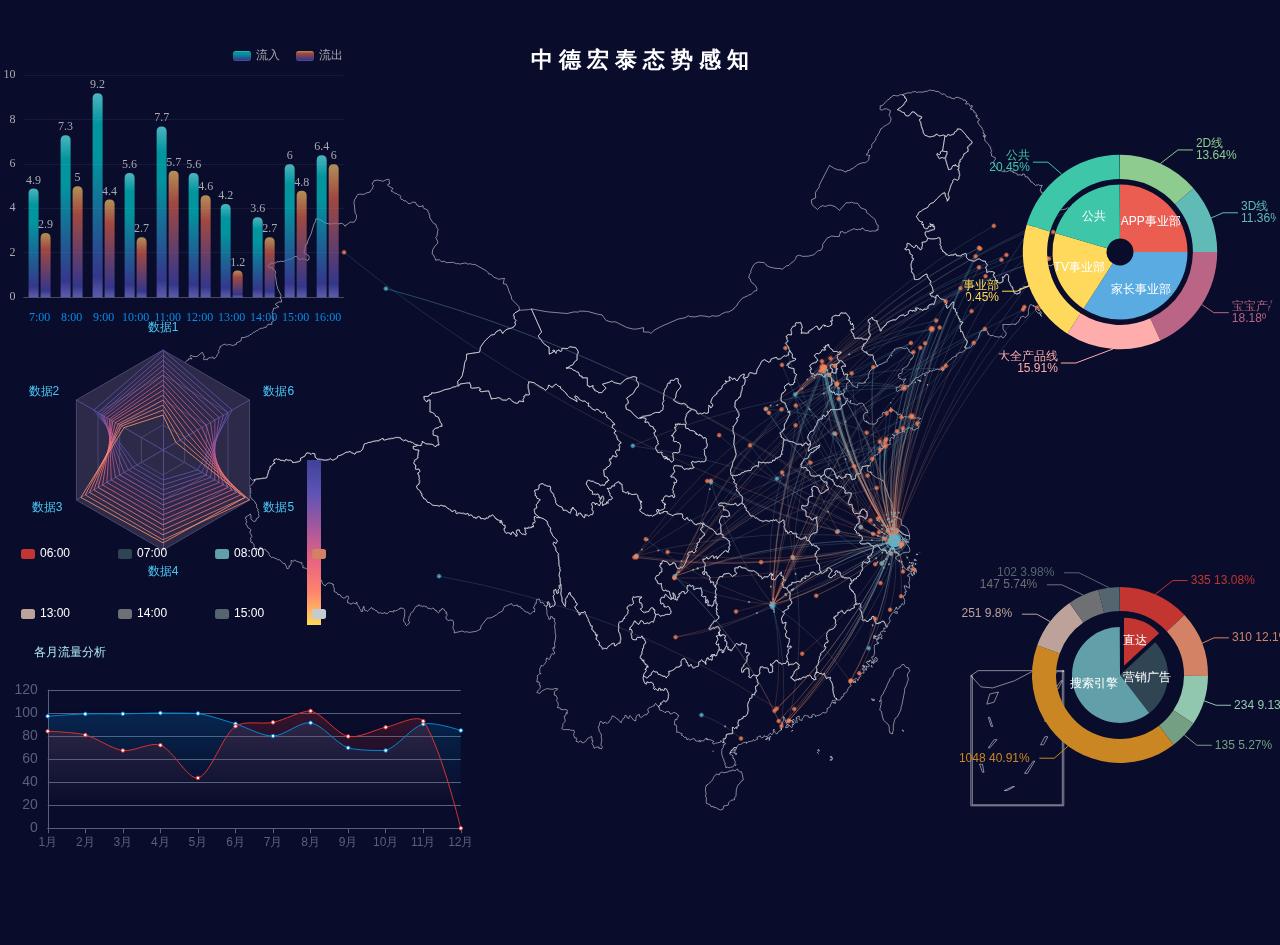
==== commit 4603c3f2: "更新其他图组 未调色 调整全屏放大后的位置问题" ====
--- a/index3.html
+++ b/index3.html
@@ -21,7 +21,13 @@
     <!--data3图表-->
     <div id="data3" style="width: 25.5%; height: 40%;position: absolute;top:30%;left:0;"></div>
     <!--data4图表-->
-    <div id="data4" style="width: 30%; height: 25%;position: absolute;bottom:5%;left:0;"></div>
+    <div id="data4" style="width: 37.5%; height: 25%;position: absolute;bottom:5%;left:0;"></div>
+    <!--右上流量上下行图表-->
+    <div id="data5" style="width: 25%; height: 30%;position: absolute;top:13%;right:0;"></div>
+    <!--data3图表-->
+    <div id="data6" style="width: 25%; height: 60%;position: absolute;bottom:-5%;right:0;"></div>
+    <!--data4图表-->
+    <!--<div id="data7" style="width: 30%; height: 25%;position: absolute;bottom:5%;right:0;"></div>-->
 </body>
 
 <script src="jquery.min.js"></script>
@@ -2446,11 +2452,185 @@
         };
         data4.setOption(data4_option);
 
+        var data5 = echarts.init(document.getElementById('data5'));
+        data5_option = {
+            title: {
+                text: "",
+                subtext: "",
+                left: "center",
+                textStyle: {
+                    color: "#fff",
+                    fontSize: 18
+                },
+            },
+
+//            backgroundColor: '#ffffff',
+            tooltip: {
+                trigger: 'item',
+                formatter: "{a} <br/>{b}:({d}%)"
+            },
+            series: [{
+                name: '事业线',
+                type: 'pie',
+                radius: ['10%', '50%'],
+                color: ['#ec5d51', '#59abe1', '#fed95b', '#3dc6a8'],
+                label: {
+                    normal: {
+                        position: 'inner'
+                    }
+                },
+                data: [{
+                    value: 11,
+                    name: 'APP事业部'
+                }, {
+                    value: 15,
+                    name: '家长事业部'
+                }, {
+                    value: 9,
+                    name: 'TV事业部'
+                }, {
+                    value: 9,
+                    name: '公共'
+                } ]
+            }, {
+                name: '分组',
+                type: 'pie',
+                radius: ['54%', '72%'],
+                color: ['#8ecb8e', '#60bbb6', '#bb6586', '#feadac', '#fae395','#91d4e5','#8eb3e8'],
+                label: {
+                    normal: {
+                        formatter: '{b}\n{d}%'
+                    }
+                },
+                data: [{
+                    value: 6,
+                    name: '2D线'
+                }, {
+                    value: 5,
+                    name: '3D线'
+                }, {
+                    value: 8,
+                    name: '宝宝产品大全'
+                }, {
+                    value: 7,
+                    name: '大全产品线'
+                }, {
+                    value: 9,
+                    name: 'TV事业部'
+                }, {
+                    value: 9,
+                    name: '公共'
+                }]
+            }]
+        };
+        data5.setOption(data5_option);
+
+        var data6 = echarts.init(document.getElementById('data6'));
+        data6_option = {
+            tooltip: {
+                trigger: 'item',
+                formatter: "{a} <br/>{b}: {c} ({d}%)"
+            },
+//            legend: {
+//                orient: 'vertical',
+//                x: 'left',
+//                data:['直达','营销广告','搜索引擎','邮件营销','联盟广告','视频广告','百度','谷歌','必应','其他']
+//            },
+            series: [
+                {
+                    name:'访问来源',
+                    type:'pie',
+                    selectedMode: 'single',
+                    radius: [0, '30%'],
+
+                    label: {
+                        normal: {
+                            position: 'inner'
+                        }
+                    },
+                    labelLine: {
+                        normal: {
+                            show: false
+                        }
+                    },
+                    data:[
+                        {value:335, name:'直达', selected:true},
+                        {value:679, name:'营销广告'},
+                        {value:1548, name:'搜索引擎'}
+                    ]
+                },
+                {
+                    name:'访问来源',
+                    type:'pie',
+                    radius: ['40%', '55%'],
+                    label: {
+                        normal: {
+//                            formatter: '{b}:{c} {d}%  ',
+                            formatter: '{c} {d}%  ',
+                            backgroundColor: '#eee',
+                            borderColor: '#aaa',
+                            borderWidth: 1,
+                            borderRadius: 4,
+                            // shadowBlur:3,
+                            // shadowOffsetX: 2,
+                            // shadowOffsetY: 2,
+                            // shadowColor: '#999',
+                            // padding: [0, 7],
+                            rich: {
+                                a: {
+                                    color: '#999',
+                                    lineHeight: 22,
+                                    align: 'center'
+                                },
+                                // abg: {
+                                //     backgroundColor: '#333',
+                                //     width: '100%',
+                                //     align: 'right',
+                                //     height: 22,
+                                //     borderRadius: [4, 4, 0, 0]
+                                // },
+                                hr: {
+                                    borderColor: '#aaa',
+                                    width: '100%',
+                                    borderWidth: 0.5,
+                                    height: 0
+                                },
+                                b: {
+                                    fontSize: 16,
+                                    lineHeight: 33
+                                },
+                                per: {
+                                    color: '#eee',
+                                    backgroundColor: '#334455',
+                                    padding: [2, 4],
+                                    borderRadius: 2
+                                }
+                            }
+                        }
+                    },
+                    data:[
+                        {value:335, name:'直达'},
+                        {value:310, name:'邮件营销'},
+                        {value:234, name:'联盟广告'},
+                        {value:135, name:'视频广告'},
+                        {value:1048, name:'百度'},
+                        {value:251, name:'谷歌'},
+                        {value:147, name:'必应'},
+                        {value:102, name:'其他'}
+                    ]
+                }
+            ]
+        };
+        data6.setOption(data6_option);
+
         window.addEventListener("resize", function () {
             map.resize();
             traffic.resize();
             data3.resize();
             data4.resize();
+            data5.resize();
+            data6.resize();
+            data7.resize();
         });
 </script>
 </html>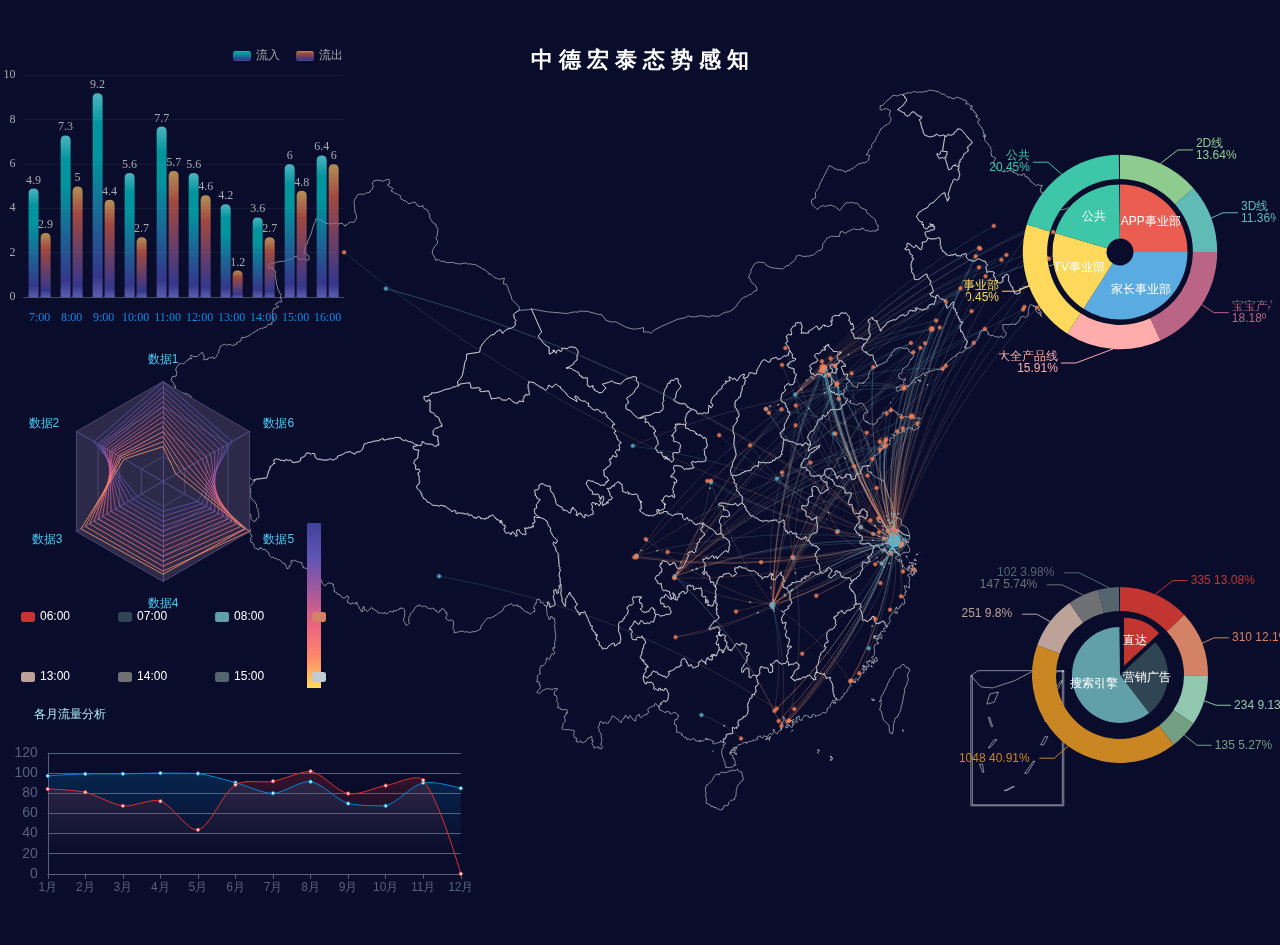
==== commit e1b4ff05: "细节调整 图表的位置及缩放大小" ====
--- a/index3.html
+++ b/index3.html
@@ -19,15 +19,16 @@
     <!--左上流量上下行图表-->
     <div id="traffic" style="width: 28%; height: 33%;position: absolute;top:5%;left:0;"></div>
     <!--data3图表-->
-    <div id="data3" style="width: 25.5%; height: 40%;position: absolute;top:30%;left:0;"></div>
+    <div id="data3" style="width: 25.5%; height: 47%;position: absolute;top:30%;left:0;"></div>
     <!--data4图表-->
-    <div id="data4" style="width: 37.5%; height: 25%;position: absolute;bottom:5%;left:0;"></div>
+    <div id="data4" style="width: 37.5%; height: 23%;position: absolute;bottom:0;left:0;"></div>
     <!--右上流量上下行图表-->
     <div id="data5" style="width: 25%; height: 30%;position: absolute;top:13%;right:0;"></div>
     <!--data3图表-->
     <div id="data6" style="width: 25%; height: 60%;position: absolute;bottom:-5%;right:0;"></div>
     <!--data4图表-->
     <!--<div id="data7" style="width: 30%; height: 25%;position: absolute;bottom:5%;right:0;"></div>-->
+    <button id="BtnBar" style="display: none;" onclick="BtnBar()"></button>
 </body>
 
 <script src="jquery.min.js"></script>
@@ -2630,7 +2631,57 @@
             data4.resize();
             data5.resize();
             data6.resize();
-            data7.resize();
+//            data7.resize();
         });
 </script>
+
+
+<!--<script>-->
+    <!--$("#BtnBar").click();-->
+    <!--function BtnBar(){-->
+        <!--requestFullScreen(document.documentElement);-->
+    <!--}-->
+
+    <!--//        $('#BtnBar).click(function(){-->
+    <!--//            console.log('123123')-->
+
+    <!--//        BtnBar.onclick = function(){-->
+    <!--//            console.log('123123');-->
+    <!--////            requestFullScreen(document.documentElement);-->
+    <!--//        };-->
+    <!--//    });-->
+    <!--// 浏览器全屏-->
+    <!--function requestFullScreen(element) {-->
+        <!--// 判断各种浏览器，找到正确的方法-->
+        <!--var requestMethod = element.requestFullScreen || //W3C-->
+            <!--element.webkitRequestFullScreen ||  //Chrome等-->
+            <!--element.mozRequestFullScreen || //FireFox-->
+            <!--element.msRequestFullScreen; //IE11-->
+        <!--if (requestMethod) {-->
+            <!--requestMethod.call(element);-->
+        <!--}-->
+        <!--else if (typeof window.ActiveXObject !== "undefined") {//for Internet Explorer-->
+            <!--var wscript = new ActiveXObject("WScript.Shell");-->
+            <!--if (wscript !== null) {-->
+                <!--wscript.SendKeys("{F11}");-->
+            <!--}-->
+        <!--}-->
+    <!--}-->
+    <!--function exitFull() {-->
+        <!--// 判断各种浏览器，找到正确的方法-->
+        <!--var exitMethod = document.exitFullscreen || //W3C-->
+            <!--document.mozCancelFullScreen ||  //Chrome等-->
+            <!--document.webkitExitFullscreen || //FireFox-->
+            <!--document.webkitExitFullscreen; //IE11-->
+        <!--if (exitMethod) {-->
+            <!--exitMethod.call(document);-->
+        <!--}-->
+        <!--else if (typeof window.ActiveXObject !== "undefined") {//for Internet Explorer-->
+            <!--var wscript = new ActiveXObject("WScript.Shell");-->
+            <!--if (wscript !== null) {-->
+                <!--wscript.SendKeys("{F11}");-->
+            <!--}-->
+        <!--}-->
+    <!--}-->
+<!--</script>-->
 </html>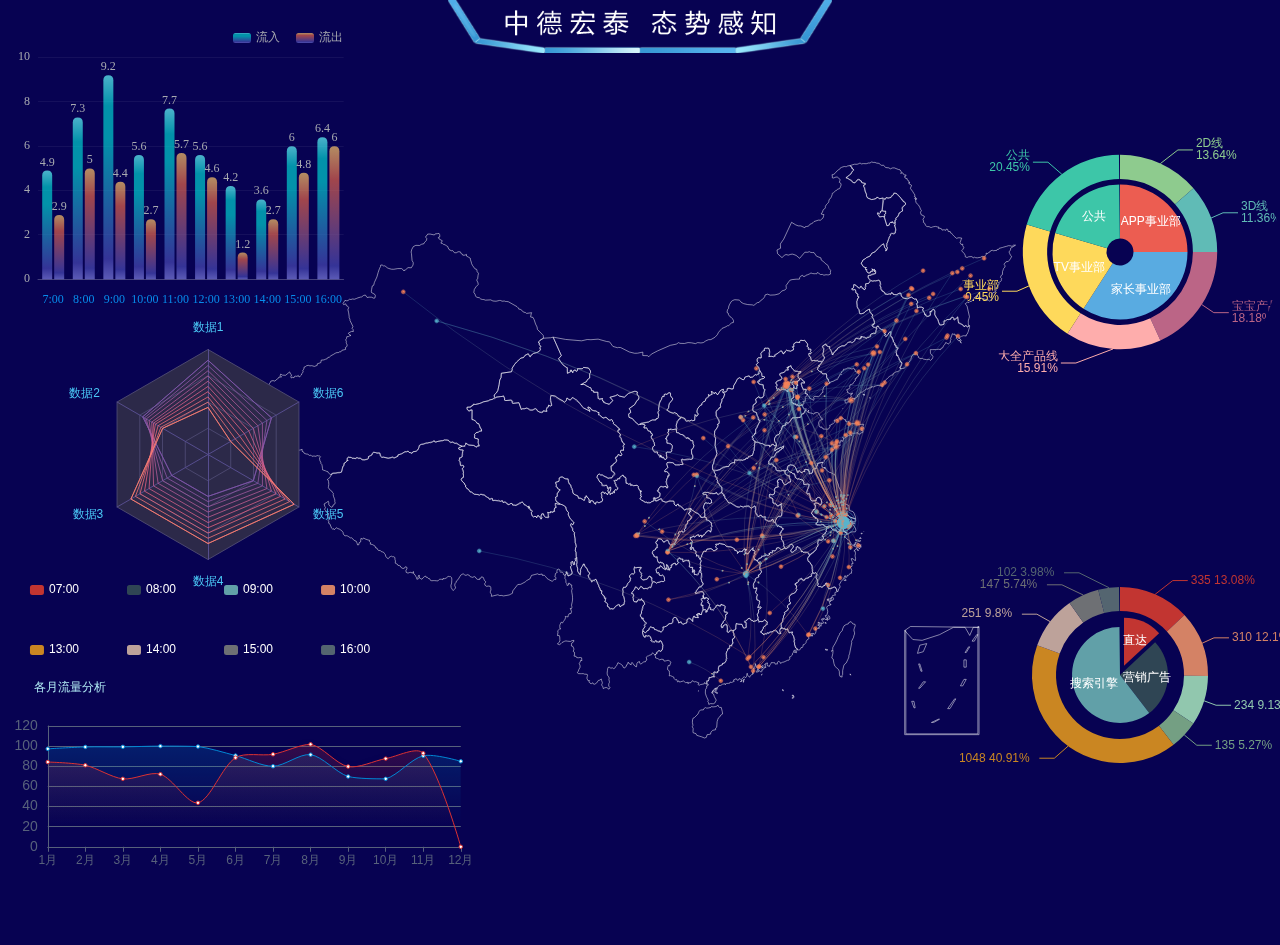
==== commit 6e7f1fc2: "更新背景颜色及地图块hover颜色变化" ====
--- a/index3.html
+++ b/index3.html
@@ -13,22 +13,23 @@
         }
     </style>
 </head>
-<body style="width: 100%; height: 100%; background: #090c2b;">
+<body style="width: 100%; height: 100%; background: #070252;">
+    <div id="title" style="width: 30%;height: 20%;background: url(./title.png) no-repeat;background-size: contain;position: fixed;top:0;left: 50%;margin-left:-15%;z-index: 999;"></div>
     <!-- 地图构建 -->
     <div id="map" style="width: 100%; height: 100%;position: absolute;top:0;left:0;"></div>
     <!--左上流量上下行图表-->
-    <div id="traffic" style="width: 28%; height: 33%;position: absolute;top:5%;left:0;"></div>
+    <div id="traffic" style="width: 28%; height: 33%;position: absolute;top:3%;left:0;"></div>
     <!--data3图表-->
-    <div id="data3" style="width: 25.5%; height: 47%;position: absolute;top:30%;left:0;"></div>
+    <div id="data3" style="width: 32.5%; height: 47%;position: absolute;top:27%;left:0;"></div>
     <!--data4图表-->
-    <div id="data4" style="width: 37.5%; height: 23%;position: absolute;bottom:0;left:0;"></div>
+    <div id="data4" style="width: 37.5%; height: 23%;position: absolute;bottom:3%;left:0;"></div>
     <!--右上流量上下行图表-->
     <div id="data5" style="width: 25%; height: 30%;position: absolute;top:13%;right:0;"></div>
     <!--data3图表-->
     <div id="data6" style="width: 25%; height: 60%;position: absolute;bottom:-5%;right:0;"></div>
     <!--data4图表-->
     <!--<div id="data7" style="width: 30%; height: 25%;position: absolute;bottom:5%;right:0;"></div>-->
-    <button id="BtnBar" style="display: none;" onclick="BtnBar()"></button>
+    <!--<button id="BtnBar" style="display: none;" onclick="BtnBar()"></button>-->
 </body>
 
 <script src="jquery.min.js"></script>
@@ -1936,13 +1937,16 @@
             //        backgroundColor: '#404a59',
             //        backgroundColor: '#404a59',
             title: {
-                text: ' 中 德 宏 泰 态 势 感 知 ',
+//                text: ' 中   德   宏   泰   态   势   感   知 ',
                 left: 'center',
-                top: '5%',
+                top: '0%',
                 textStyle: {
-                    color: '#fff',
-                    fontSize: 22,
-                    verticalAlign: 'middle'
+                    fontFamily: ['Arial Rounded MT Bold', 'Helvetica Rounded', 'Arial', 'sans-serif'],
+                    fontStyle: "oblique",
+                    color: '#ffd85d',
+                    fontSize: 45,
+                    verticalAlign: 'middle',
+                    textTransform: 'uppercase',
                 }
             },
             legend: {
@@ -1956,11 +1960,12 @@
                 }
             },
             geo: {
-                zoom: 1,
+//                zoom: 0.95,
+                zoom: 0.8,
                 map: 'china',
                 label: {
                     emphasis: {
-                        show: false
+                        show: false  // 是否显示省会名
                     }
                 },
                 roam: false,
@@ -1971,8 +1976,10 @@
                         //                    borderColor: '#404a59'
                         borderColor: '#ffffff'
                     },
+                    // 地图区域块颜色
                     emphasis: {
-                        areaColor: '#2a333d'
+                        areaColor: '#005f97'
+//                        areaColor: '#2a333d'
                     }
                 }
             },
@@ -2050,7 +2057,7 @@
                 }
             },
             grid: {
-                left: '1%',
+                left: '5%',
                 right: '4%',
                 bottom: '6%',
                 top:30,
@@ -2216,14 +2223,14 @@
             legend: {
                 show: true,
                 bottom: 5,
-                left: 16,
+                left: '6%',
                 itemWidth: 14,
                 itemHeight: 10,
                 itemGap: 48,
-                width: 680,
-                height: 80,
+                width: 550,
+                height: 90,
                 align: 'auto',
-                data: ['06:00','07:00','08:00','09:00','10:00','11:00','12:00','13:00','14:00','15:00','16:00','17:00','18:00','19:00'],
+                data: ['07:00','08:00','09:00','10:00','11:00','12:00','13:00','14:00','15:00','16:00','17:00','18:00'],
                 textStyle: {
                     color: '#fff',
                     fontSize: 12,
@@ -2236,7 +2243,9 @@
                 color: '#4ac7f5',
                 fontSize: 12,
             },
+            // 提示栏
             visualMap: {
+                show: false,
                 min: 0,
                 max: 100,
                 calculable: false,
@@ -2253,7 +2262,7 @@
             },
             radar: {
 //                center: ['500', '350'],//中心（圆心）坐标
-                radius: 100,//半径
+                radius: 105,//半径
                 startAngle: 90,//坐标系起始角度，也就是第一个指示器轴的角度。
                 nameGap: 16,//指示器名称和指示器轴的距离。
                 splitNumber: 4,//指示器轴的分割段数
@@ -2302,8 +2311,7 @@
                     },
                 },
                 data: [
-                    {name: '06:00',value: [100,80,30,30,40,80]},
-                    {name: '07:00',value: [95,75,35,35,45,75]},
+                    {name: '07:00',value: [90,72,40,40,50,70]},
                     {name: '08:00',value: [90,72,40,40,50,70]},
                     {name: '09:00',value: [85,70,45,45,55,65]},
                     {name: '10:00',value: [80,68,50,50,60,60]},
@@ -2314,12 +2322,10 @@
                     {name: '15:00',value: [55,55,75,75,85,35]},
                     {name: '16:00',value: [50,52,80,80,90,30]},
                     {name: '17:00',value: [45,50,85,85,95,25]},
-                    {name: '18:00',value: [40,48,90,90,100,20]},
-                    {name: '19:00',value: [35,45,95,93,95,15]}
+                    {name: '18:00',value: [45,50,85,85,95,25]},
                 ]
             }
         };
-
         data3.setOption(data3_option);
 
 //        data4
@@ -2492,7 +2498,7 @@
                 }, {
                     value: 9,
                     name: '公共'
-                } ]
+                }]
             }, {
                 name: '分组',
                 type: 'pie',
@@ -2624,6 +2630,141 @@
         };
         data6.setOption(data6_option);
 
+
+
+        var oneDay = 24 * 3600 * 1000;
+
+
+        setInterval(function () {
+            var traff_data1 = [];
+            var traff_data2 = [];
+            var data3_data1 = [];
+            var data3_data2 = [];
+//            var traff_time = [];
+
+
+            for (var i = 1; i <= 10; i ++) {
+                addData();
+            }
+            function addData() {
+                var number1 = Math.random() * 0.42 * 10 ;
+                var number10 = Math.random() * 0.42 * 10 * 25 ;
+                var number2 = Math.random() * 0.35 * 10 ;
+                var number20 = Math.random() * 0.35 * 10 * 25 ;
+//                var nowtime = new Date();
+//                var base = +new Date(nowtime);
+//                var number3 = base + 2000;
+                traff_data1.push(number1.toFixed(2));
+                data3_data1.push(number10.toFixed(2));
+                traff_data2.push(number2.toFixed(2));
+                data3_data2.push(number20.toFixed(2));
+//                traff_time.push(number3);
+            }
+
+//            console.log(traff_time);
+            traffic.setOption({
+                series: [
+                    {
+                        data: traff_data1
+                    },
+                    {
+                        data: traff_data2
+                    }
+                ]
+            });
+            data3.setOption({
+                series: [
+                    {
+                        data: [
+                            {name: '07:00',value: data3_data1},
+                            {name: '08:00',value: data3_data2},
+                            {name: '09:00',value: [85,70,45,45,55,65]},
+                            {name: '10:00',value: [80,68,50,50,60,60]},
+                            {name: '11:00',value: [75,65,55,55,65,55]},
+                            {name: '12:00',value: [70,62,60,60,70,50]},
+                            {name: '13:00',value: [65,60,65,65,75,45]},
+                            {name: '14:00',value: [60,58,70,70,80,40]},
+                            {name: '15:00',value: [55,55,75,75,85,35]},
+                            {name: '16:00',value: [50,52,80,80,90,30]},
+                            {name: '17:00',value: [45,50,85,85,95,25]},
+                            {name: '18:00',value: [45,50,85,85,95,25]},
+                        ]
+                    }
+                ]
+            });
+            data4.setOption({
+                series: [
+                    {
+                        data: data3_data1
+                    },{
+                        data: data3_data2
+                    }
+                ]
+            });
+            data5.setOption({
+                series: [
+                    {
+                        data: [{
+                            value: data3_data1[0],
+                            name: 'APP事业部'
+                        }, {
+                            value: data3_data1[1],
+                            name: '家长事业部'
+                        }, {
+                            value: data3_data1[2],
+                            name: 'TV事业部'
+                        }, {
+                            value: data3_data1[3],
+                            name: '公共'
+                        }]
+                    },{
+                        data: [{
+                            value: data3_data2[0],
+                            name: '2D线'
+                        }, {
+                            value: data3_data2[1],
+                            name: '3D线'
+                        }, {
+                            value: data3_data2[2],
+                            name: '宝宝产品大全'
+                        }, {
+                            value: data3_data2[3],
+                            name: '大全产品线'
+                        }, {
+                            value: data3_data2[4],
+                            name: 'TV事业部'
+                        }, {
+                            value: data3_data2[5],
+                            name: '公共'
+                        }]
+                    }
+                ]
+            });
+            data6.setOption({
+                series: [
+                    {
+                        data: [
+                            {value:data3_data1[0], name:'直达', selected:true},
+                            {value:data3_data1[1], name:'营销广告'},
+                            {value:data3_data1[2], name:'搜索引擎'}
+                        ]
+                    },{
+                        data: [
+                            {value:data3_data2[0], name:'直达'},
+                            {value:data3_data2[1], name:'邮件营销'},
+                            {value:data3_data2[2], name:'联盟广告'},
+                            {value:data3_data2[3], name:'视频广告'},
+                            {value:data3_data2[4], name:'百度'},
+                            {value:data3_data2[5], name:'谷歌'},
+                            {value:data3_data2[6], name:'必应'},
+                            {value:data3_data2[7], name:'其他'}
+                        ]
+                    }
+                ]
+            })
+        }, 2000);
+
+
         window.addEventListener("resize", function () {
             map.resize();
             traffic.resize();
@@ -2634,54 +2775,4 @@
 //            data7.resize();
         });
 </script>
-
-
-<!--<script>-->
-    <!--$("#BtnBar").click();-->
-    <!--function BtnBar(){-->
-        <!--requestFullScreen(document.documentElement);-->
-    <!--}-->
-
-    <!--//        $('#BtnBar).click(function(){-->
-    <!--//            console.log('123123')-->
-
-    <!--//        BtnBar.onclick = function(){-->
-    <!--//            console.log('123123');-->
-    <!--////            requestFullScreen(document.documentElement);-->
-    <!--//        };-->
-    <!--//    });-->
-    <!--// 浏览器全屏-->
-    <!--function requestFullScreen(element) {-->
-        <!--// 判断各种浏览器，找到正确的方法-->
-        <!--var requestMethod = element.requestFullScreen || //W3C-->
-            <!--element.webkitRequestFullScreen ||  //Chrome等-->
-            <!--element.mozRequestFullScreen || //FireFox-->
-            <!--element.msRequestFullScreen; //IE11-->
-        <!--if (requestMethod) {-->
-            <!--requestMethod.call(element);-->
-        <!--}-->
-        <!--else if (typeof window.ActiveXObject !== "undefined") {//for Internet Explorer-->
-            <!--var wscript = new ActiveXObject("WScript.Shell");-->
-            <!--if (wscript !== null) {-->
-                <!--wscript.SendKeys("{F11}");-->
-            <!--}-->
-        <!--}-->
-    <!--}-->
-    <!--function exitFull() {-->
-        <!--// 判断各种浏览器，找到正确的方法-->
-        <!--var exitMethod = document.exitFullscreen || //W3C-->
-            <!--document.mozCancelFullScreen ||  //Chrome等-->
-            <!--document.webkitExitFullscreen || //FireFox-->
-            <!--document.webkitExitFullscreen; //IE11-->
-        <!--if (exitMethod) {-->
-            <!--exitMethod.call(document);-->
-        <!--}-->
-        <!--else if (typeof window.ActiveXObject !== "undefined") {//for Internet Explorer-->
-            <!--var wscript = new ActiveXObject("WScript.Shell");-->
-            <!--if (wscript !== null) {-->
-                <!--wscript.SendKeys("{F11}");-->
-            <!--}-->
-        <!--}-->
-    <!--}-->
-<!--</script>-->
 </html>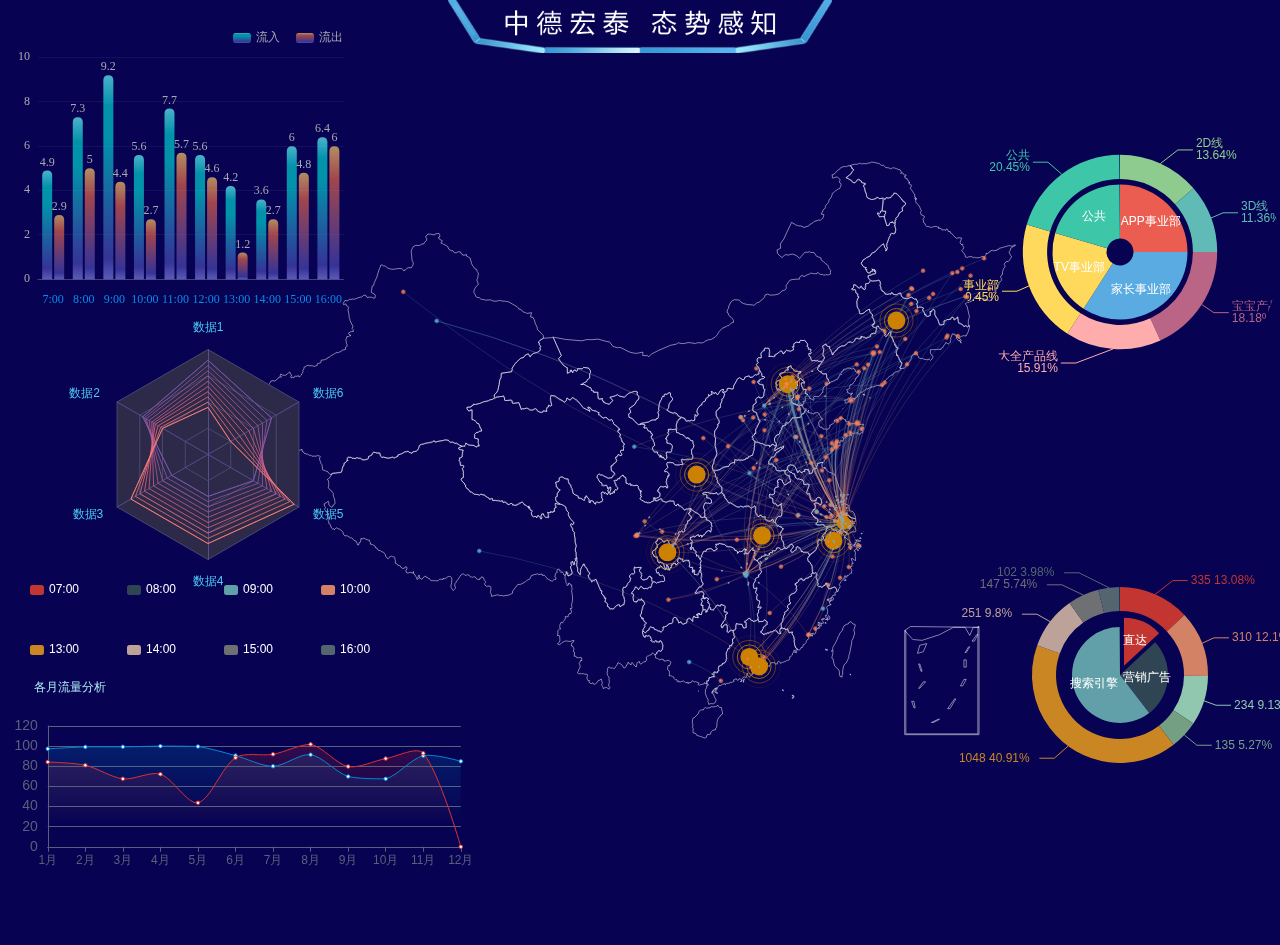
==== commit 313667a3: "添加几个大城市的坐标点光亮" ====
--- a/index3.html
+++ b/index3.html
@@ -78,8 +78,8 @@
             }, {
                 "name": "杭州",
                 "value": [120.15507, 30.274085, 10],
-                "symbolSize": 2,
-                "itemStyle": {"normal": {"color": "#F58158"}}
+                "symbolSize": 18,
+                "itemStyle": {"normal": {"color": "#cc8200"}}
             }, {
                 "name": "集安",
                 "value": [126.194031, 41.125307, 1],
@@ -113,8 +113,8 @@
             }, {
                 "name": "深圳",
                 "value": [114.057868, 22.543099, 14],
-                "symbolSize": 2,
-                "itemStyle": {"normal": {"color": "#F58158"}}
+                "symbolSize": 18,
+                "itemStyle": {"normal": {"color": "#cc8200"}}
             }, {
                 "name": "黄浦",
                 "value": [121.484443, 31.231763, 1],
@@ -173,8 +173,8 @@
             }, {
                 "name": "北京",
                 "value": [116.407526, 39.90403, -14],
-                "symbolSize": 2,
-                "itemStyle": {"normal": {"color": "#58B3CC"}}
+                "symbolSize": 18,
+                "itemStyle": {"normal": {"color": "#cc8200"}}
             }, {
                 "name": "铁岭",
                 "value": [123.726166, 42.223769, 2],
@@ -378,8 +378,8 @@
             }, {
                 "name": "广州",
                 "value": [113.264435, 23.129163, 13],
-                "symbolSize": 2,
-                "itemStyle": {"normal": {"color": "#F58158"}}
+                "symbolSize": 18,
+                "itemStyle": {"normal": {"color": "#cc8200"}}
             }, {
                 "name": "西城",
                 "value": [116.365868, 39.912289, 4],
@@ -409,7 +409,7 @@
                 "name": "上海",
                 "value": [121.473701, 31.230416, 44],
                 "symbolSize": 3,
-                "itemStyle": {"normal": {"color": "#F58158"}}
+                "itemStyle": {"normal": {"color": "#cc8200"}}
             }, {
                 "name": "重庆",
                 "value": [106.568088, 29.643221, -23],
@@ -638,8 +638,8 @@
             }, {
                 "name": "昆山",
                 "value": [120.980737, 31.385598, 4],
-                "symbolSize": 13,
-                "itemStyle": {"normal": {"color": "#58B3CC"}}
+                "symbolSize": 14,
+                "itemStyle": {"normal": {"color": "#cc8200"}}
             }, {
                 "name": "徐汇",
                 "value": [121.436525, 31.188523, 2],
@@ -728,8 +728,8 @@
             }, {
                 "name": "武汉",
                 "value": [114.305393, 30.593099, 2],
-                "symbolSize": 2,
-                "itemStyle": {"normal": {"color": "#F58158"}}
+                "symbolSize": 18,
+                "itemStyle": {"normal": {"color": "#cc8200"}}
             }, {
                 "name": "合肥",
                 "value": [117.227239, 31.820587, 1],
@@ -763,8 +763,8 @@
             }, {
                 "name": "西安",
                 "value": [108.940175, 34.341568, 3],
-                "symbolSize": 2,
-                "itemStyle": {"normal": {"color": "#F58158"}}
+                "symbolSize": 18,
+                "itemStyle": {"normal": {"color": "#cc8200"}}
             }, {
                 "name": "济南",
                 "value": [117.12, 36.651216, 4],
@@ -803,8 +803,8 @@
             }, {
                 "name": "重庆",
                 "value": [106.551557, 29.56301, 2],
-                "symbolSize": 2,
-                "itemStyle": {"normal": {"color": "#F58158"}}
+                "symbolSize": 18,
+                "itemStyle": {"normal": {"color": "#cc8200"}}
             }, {
                 "name": "胶州",
                 "value": [120.033382, 36.26468, 5],
@@ -848,8 +848,8 @@
             }, {
                 "name": "长春",
                 "value": [125.323544, 43.817072, 8],
-                "symbolSize": 2,
-                "itemStyle": {"normal": {"color": "#F58158"}}
+                "symbolSize": 18,
+                "itemStyle": {"normal": {"color": "#cc8200"}}
             }],
             "moveLines": [{
                 "fromName": "昆山",
